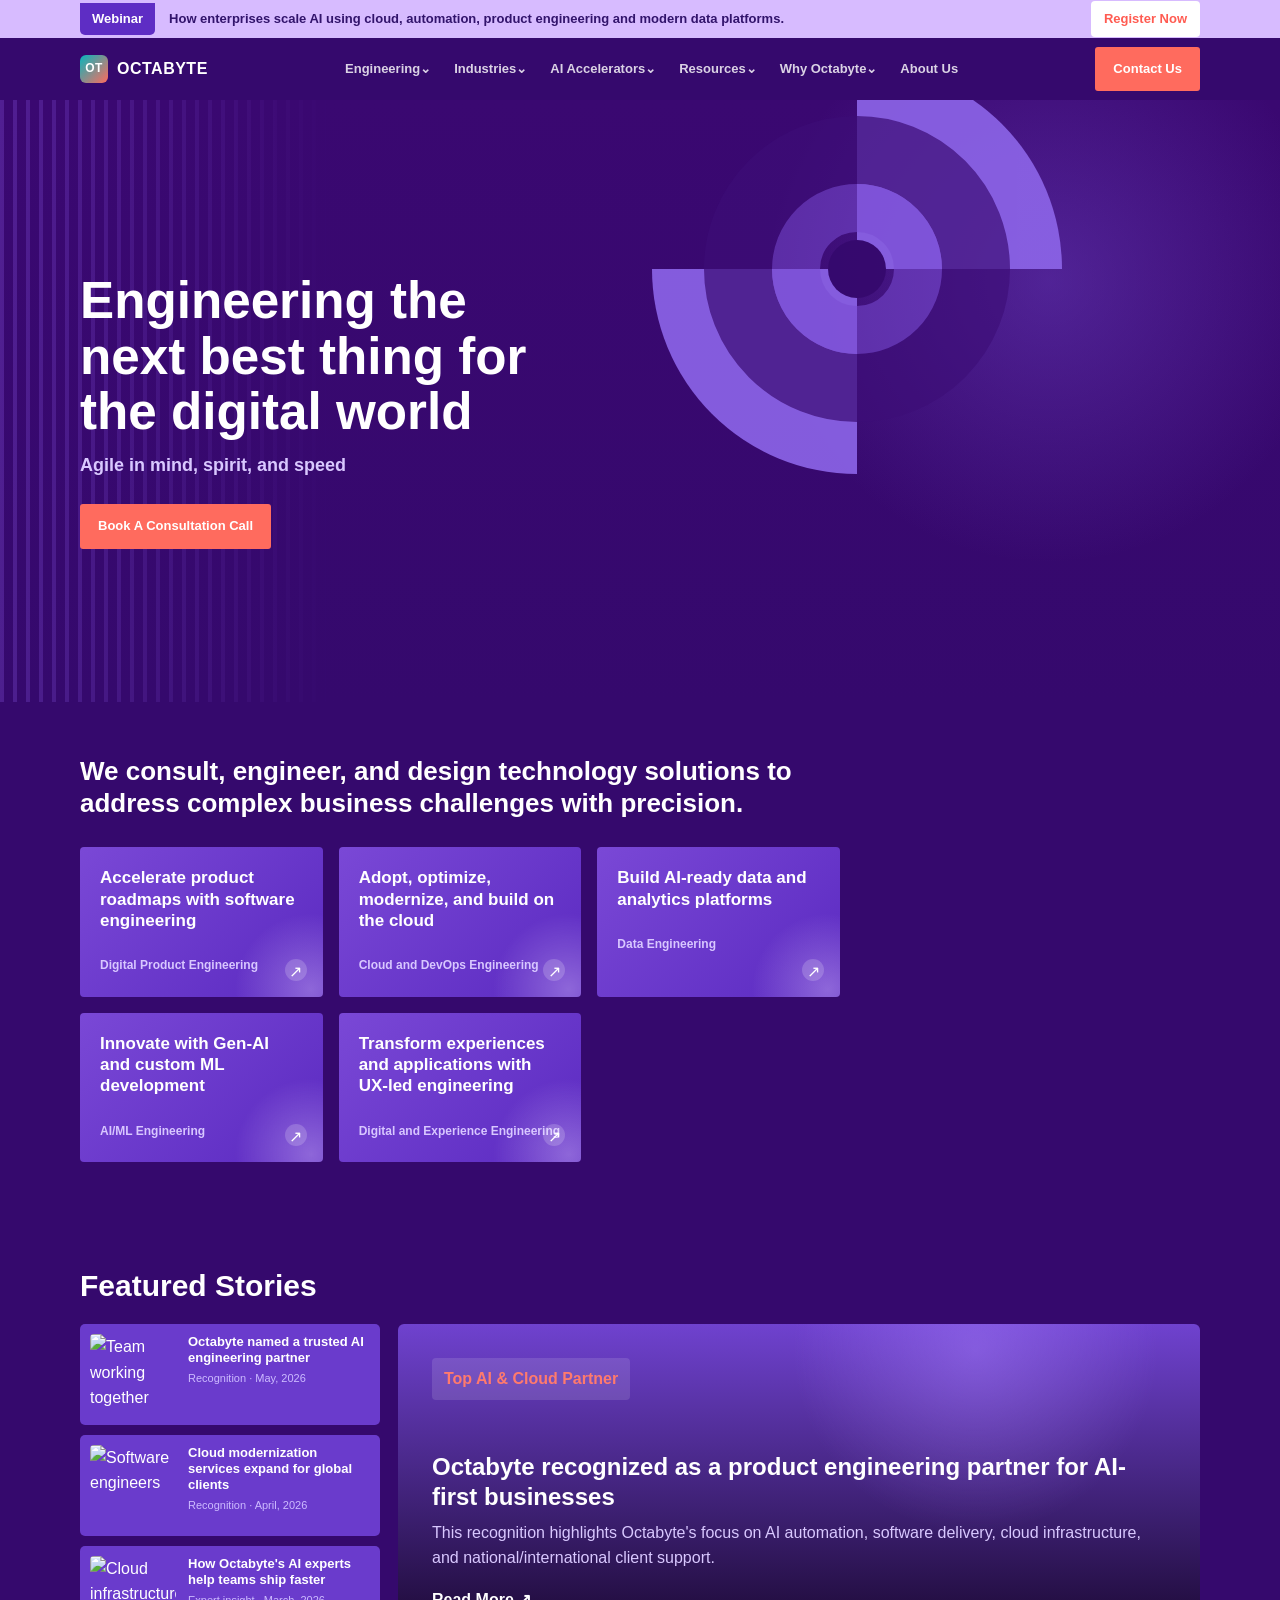
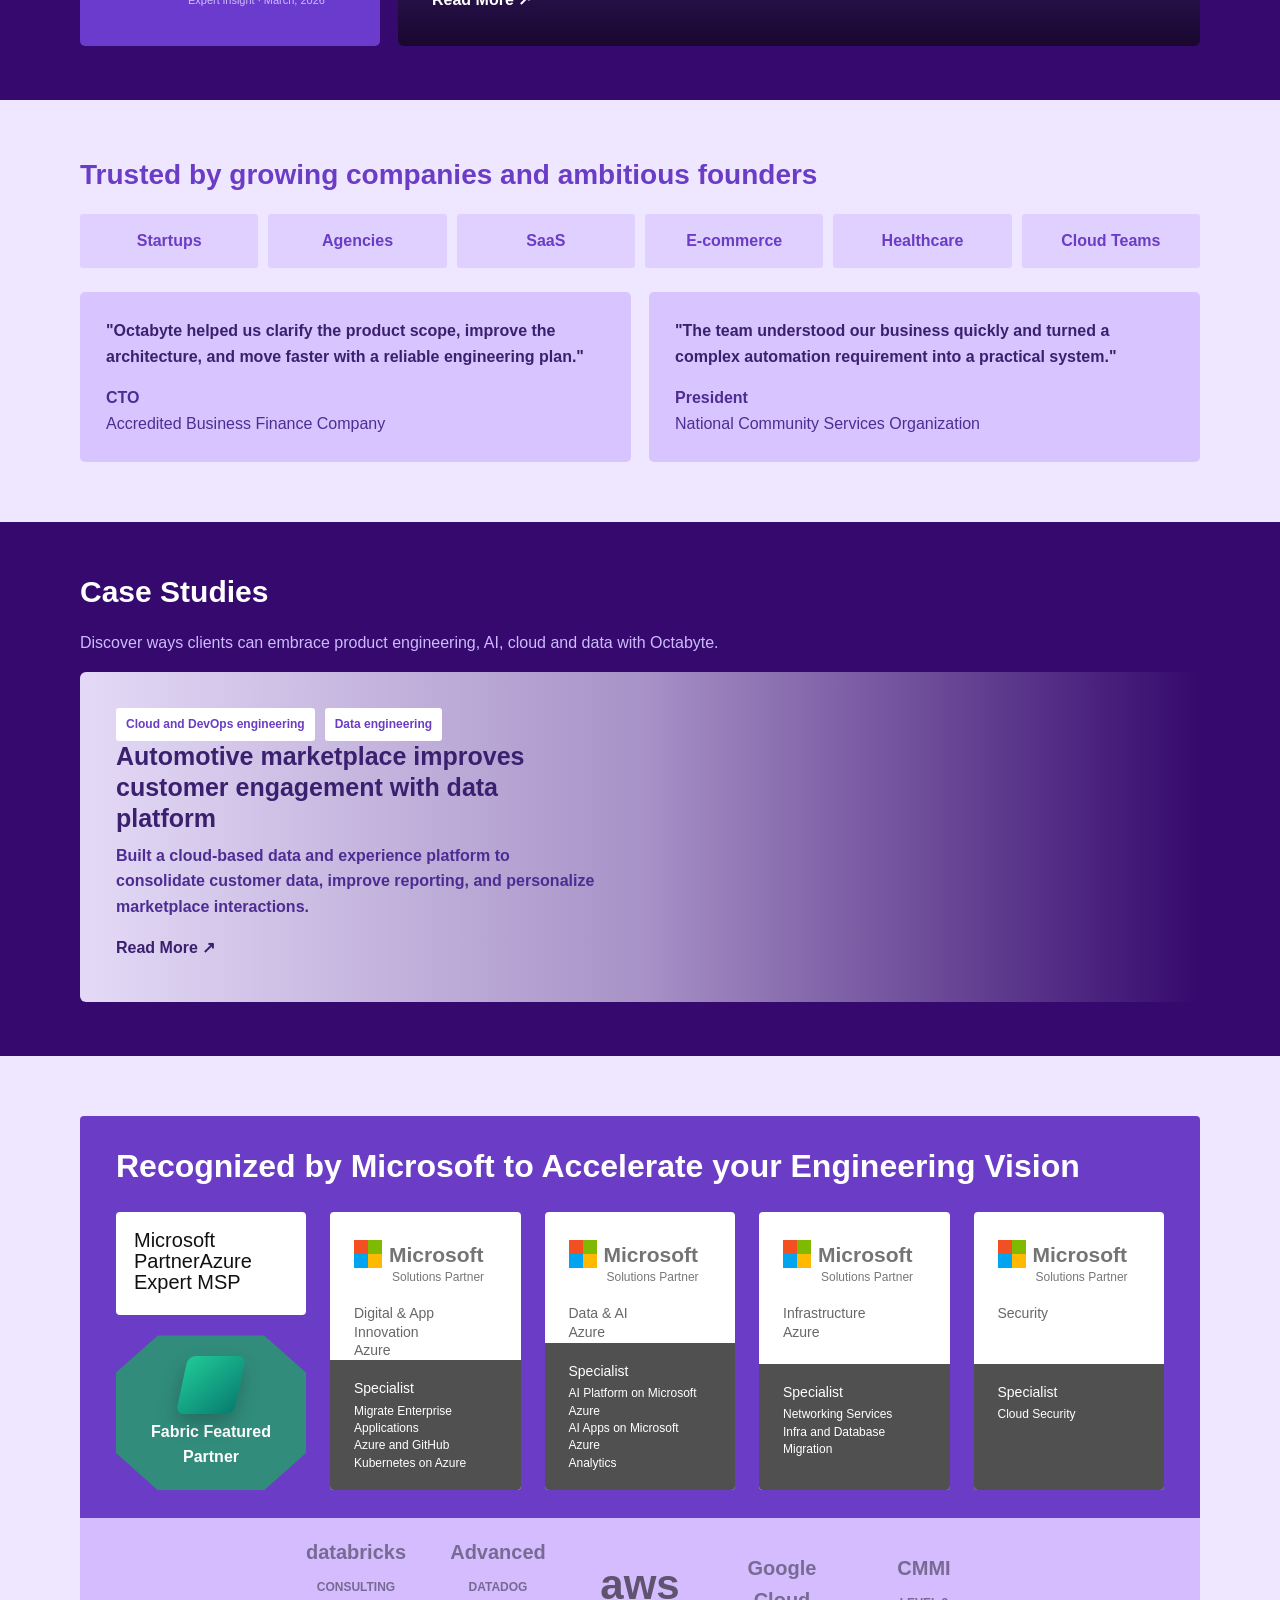
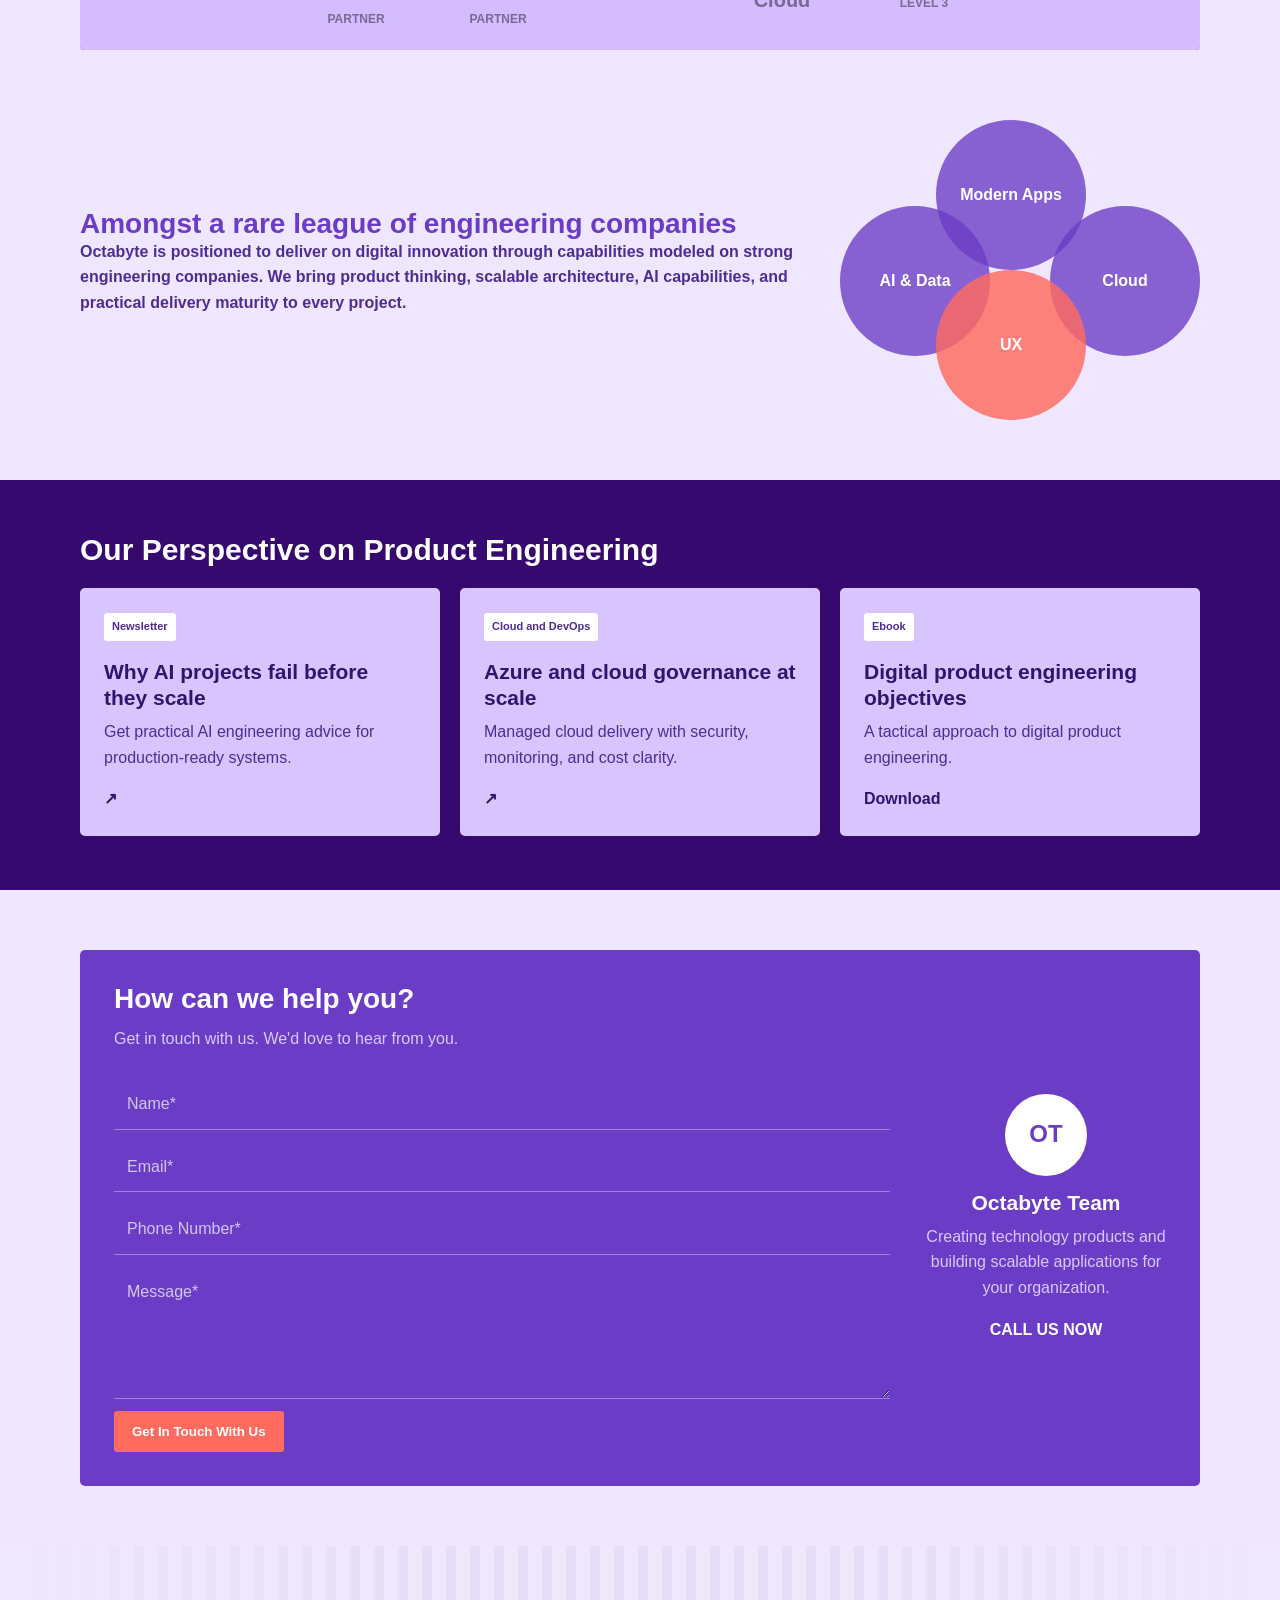
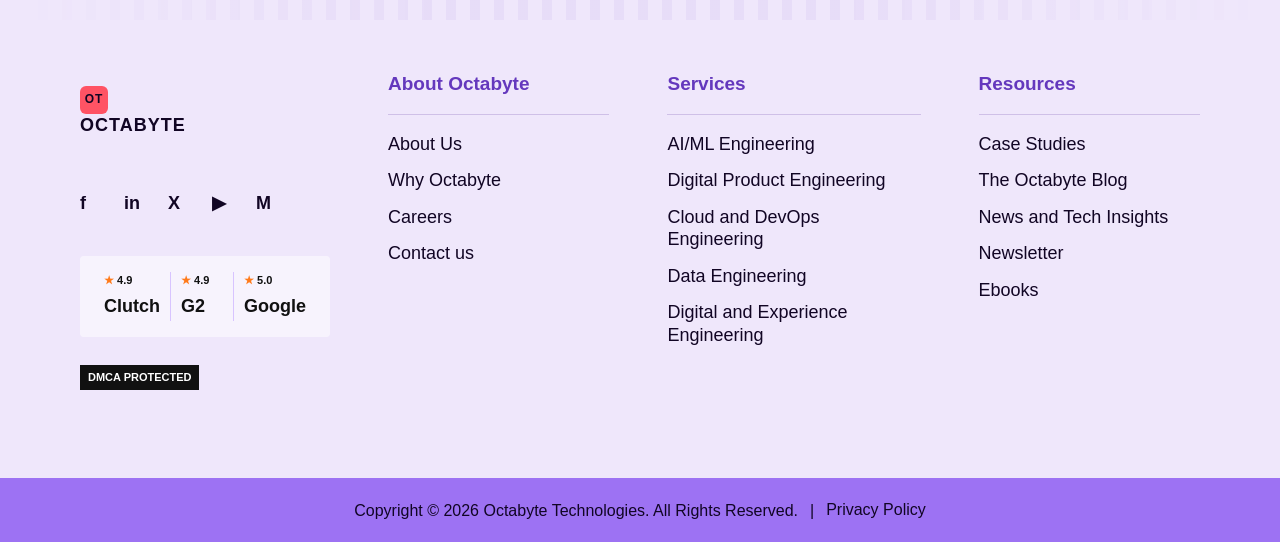
==== index.html @ 94c9aa79 "all files" ====
<!DOCTYPE html>
<html lang="en">
<head>
  <meta charset="UTF-8" />
  <meta name="viewport" content="width=device-width, initial-scale=1.0" />
  <meta name="description" content="Octabyte Technologies engineers software, AI, cloud, data, and digital product solutions for national and international clients." />
  <title>Octabyte Technologies | Product Engineering, AI, Cloud and Data</title>
  <link rel="stylesheet" href="styles.css" />
</head>
<body class="sim-page">
  <div class="sim-webinar">
    <div class="sim-container sim-webinar-inner">
      <strong>Webinar</strong>
      <span>How enterprises scale AI using cloud, automation, product engineering and modern data platforms.</span>
      <a href="quote.html">Register Now</a>
    </div>
  </div>

  <header class="sim-header">
    <div class="sim-container sim-nav">
      <a class="sim-logo" href="index.html" aria-label="Octabyte Technologies home">
        <span class="sim-logo-mark">OT</span>
        <span>Octabyte</span>
      </a>
      <nav class="sim-menu" aria-label="Main navigation">
        <a href="services.html">Engineering⌄</a>
        <a href="services.html">Industries⌄</a>
        <a href="services.html">AI Accelerators⌄</a>
        <a href="#perspectives">Resources⌄</a>
        <a href="about.html">Why Octabyte⌄</a>
        <a href="about.html">About Us</a>
      </nav>
      <a class="sim-contact" href="quote.html">Contact Us</a>
    </div>
  </header>

  <main>
    <section class="sim-hero">
      <div class="sim-hero-lines" aria-hidden="true"></div>
      <div class="sim-orbit" aria-hidden="true">
        <span></span>
        <span></span>
        <span></span>
      </div>
      <div class="sim-container sim-hero-grid">
        <div class="sim-hero-copy">
          <h1>Engineering the next best thing for the digital world</h1>
          <p>Agile in mind, spirit, and speed</p>
          <a class="sim-cta" href="quote.html">Book A Consultation Call</a>
        </div>
      </div>
    </section>

    <section class="sim-dark-block">
      <div class="sim-container">
        <h2 class="sim-section-title">We consult, engineer, and design technology solutions to address complex business challenges with precision.</h2>
        <div class="sim-service-grid">
          <a class="sim-service-card" href="services.html">
            <h3>Accelerate product roadmaps with software engineering</h3>
            <span>Digital Product Engineering</span>
            <i>↗</i>
          </a>
          <a class="sim-service-card" href="services.html">
            <h3>Adopt, optimize, modernize, and build on the cloud</h3>
            <span>Cloud and DevOps Engineering</span>
            <i>↗</i>
          </a>
          <a class="sim-service-card" href="services.html">
            <h3>Build AI-ready data and analytics platforms</h3>
            <span>Data Engineering</span>
            <i>↗</i>
          </a>
          <a class="sim-service-card" href="services.html">
            <h3>Innovate with Gen-AI and custom ML development</h3>
            <span>AI/ML Engineering</span>
            <i>↗</i>
          </a>
          <a class="sim-service-card" href="services.html">
            <h3>Transform experiences and applications with UX-led engineering</h3>
            <span>Digital and Experience Engineering</span>
            <i>↗</i>
          </a>
        </div>
      </div>
    </section>

    <section class="sim-featured">
      <div class="sim-container">
        <h2>Featured Stories</h2>
        <div class="sim-featured-grid">
          <div class="sim-story-list">
            <article>
              <img src="https://images.unsplash.com/photo-1551836022-d5d88e9218df?auto=format&fit=crop&w=240&q=80" alt="Team working together" />
              <div><h3>Octabyte named a trusted AI engineering partner</h3><p>Recognition · May, 2026</p></div>
            </article>
            <article>
              <img src="https://images.unsplash.com/photo-1531482615713-2afd69097998?auto=format&fit=crop&w=240&q=80" alt="Software engineers" />
              <div><h3>Cloud modernization services expand for global clients</h3><p>Recognition · April, 2026</p></div>
            </article>
            <article>
              <img src="https://images.unsplash.com/photo-1558494949-ef010cbdcc31?auto=format&fit=crop&w=240&q=80" alt="Cloud infrastructure" />
              <div><h3>How Octabyte's AI experts help teams ship faster</h3><p>Expert insight · March, 2026</p></div>
            </article>
          </div>
          <article class="sim-main-story">
            <div class="sim-badge">Top AI & Cloud Partner</div>
            <h3>Octabyte recognized as a product engineering partner for AI-first businesses</h3>
            <p>This recognition highlights Octabyte's focus on AI automation, software delivery, cloud infrastructure, and national/international client support.</p>
            <a href="about.html">Read More ↗</a>
          </article>
        </div>
      </div>
    </section>

    <section class="sim-trust">
      <div class="sim-container">
        <h2>Trusted by growing companies and ambitious founders</h2>
        <div class="sim-logo-strip" aria-label="Client categories">
          <span>Startups</span><span>Agencies</span><span>SaaS</span><span>E-commerce</span><span>Healthcare</span><span>Cloud Teams</span>
        </div>
        <div class="sim-testimonials">
          <article>
            <p>"Octabyte helped us clarify the product scope, improve the architecture, and move faster with a reliable engineering plan."</p>
            <div><strong>CTO</strong><span>Accredited Business Finance Company</span></div>
          </article>
          <article>
            <p>"The team understood our business quickly and turned a complex automation requirement into a practical system."</p>
            <div><strong>President</strong><span>National Community Services Organization</span></div>
          </article>
        </div>
      </div>
    </section>

    <section class="sim-case">
      <div class="sim-container">
        <h2>Case Studies</h2>
        <p>Discover ways clients can embrace product engineering, AI, cloud and data with Octabyte.</p>
        <article class="sim-case-card">
          <div>
            <span>Cloud and DevOps engineering</span>
            <span>Data engineering</span>
          </div>
          <h3>Automotive marketplace improves customer engagement with data platform</h3>
          <p>Built a cloud-based data and experience platform to consolidate customer data, improve reporting, and personalize marketplace interactions.</p>
          <a href="services.html">Read More ↗</a>
        </article>
      </div>
    </section>

    <section class="sim-recognition">
      <div class="sim-container">
        <div class="sim-awards">
          <h2>Recognized by Microsoft to Accelerate your Engineering Vision</h2>
          <div class="sim-award-main">
            <aside class="sim-fabric-card">
              <div class="sim-msp">Microsoft<br><span>Partner</span><b>Azure Expert MSP</b></div>
              <div class="sim-fabric-badge">
                <span></span>
                <strong>Fabric Featured Partner</strong>
              </div>
            </aside>
            <div class="sim-award-grid">
              <article>
                <div class="sim-ms-logo"><i></i><strong>Microsoft</strong><span>Solutions Partner</span></div>
                <p>Digital &amp; App Innovation<br>Azure</p>
                <ul><li>Specialist</li><li>Migrate Enterprise Applications</li><li>Azure and GitHub</li><li>Kubernetes on Azure</li></ul>
              </article>
              <article>
                <div class="sim-ms-logo"><i></i><strong>Microsoft</strong><span>Solutions Partner</span></div>
                <p>Data &amp; AI<br>Azure</p>
                <ul><li>Specialist</li><li>AI Platform on Microsoft Azure</li><li>AI Apps on Microsoft Azure</li><li>Analytics</li></ul>
              </article>
              <article>
                <div class="sim-ms-logo"><i></i><strong>Microsoft</strong><span>Solutions Partner</span></div>
                <p>Infrastructure<br>Azure</p>
                <ul><li>Specialist</li><li>Networking Services</li><li>Infra and Database Migration</li></ul>
              </article>
              <article>
                <div class="sim-ms-logo"><i></i><strong>Microsoft</strong><span>Solutions Partner</span></div>
                <p>Security</p>
                <ul><li>Specialist</li><li>Cloud Security</li></ul>
              </article>
            </div>
          </div>
          <div class="sim-partner-strip">
            <span>databricks<br><b>Consulting Partner</b></span>
            <span>Advanced<br><b>Datadog Partner</b></span>
            <span class="sim-aws">aws</span>
            <span>Google Cloud</span>
            <span>CMMI<br><b>level 3</b></span>
          </div>
        </div>
        <div class="sim-league">
          <div>
            <h2>Amongst a rare league of engineering companies</h2>
            <p>Octabyte is positioned to deliver on digital innovation through capabilities modeled on strong engineering companies. We bring product thinking, scalable architecture, AI capabilities, and practical delivery maturity to every project.</p>
          </div>
          <div class="sim-venn" aria-hidden="true">
            <span>Modern Apps</span>
            <span>AI & Data</span>
            <span>Cloud</span>
            <span>UX</span>
          </div>
        </div>
      </div>
    </section>

    <section class="sim-perspective" id="perspectives">
      <div class="sim-container">
        <h2>Our Perspective on Product Engineering</h2>
        <div class="sim-perspective-grid">
          <article><span>Newsletter</span><h3>Why AI projects fail before they scale</h3><p>Get practical AI engineering advice for production-ready systems.</p><a href="services.html">↗</a></article>
          <article><span>Cloud and DevOps</span><h3>Azure and cloud governance at scale</h3><p>Managed cloud delivery with security, monitoring, and cost clarity.</p><a href="services.html">↗</a></article>
          <article><span>Ebook</span><h3>Digital product engineering objectives</h3><p>A tactical approach to digital product engineering.</p><a href="services.html">Download</a></article>
        </div>
      </div>
    </section>

    <section class="sim-help" id="contact">
      <div class="sim-container sim-help-card">
        <form aria-label="Contact form">
          <h2>How can we help you?</h2>
          <p>Get in touch with us. We'd love to hear from you.</p>
          <input type="text" placeholder="Name*" aria-label="Name" />
          <input type="email" placeholder="Email*" aria-label="Email" />
          <input type="tel" placeholder="Phone Number*" aria-label="Phone Number" />
          <textarea placeholder="Message*" aria-label="Message"></textarea>
          <button type="button">Get In Touch With Us</button>
        </form>
        <aside>
          <div class="sim-avatar">OT</div>
          <h3>Octabyte Team</h3>
          <p>Creating technology products and building scalable applications for your organization.</p>
          <a href="quote.html">Call Us Now</a>
        </aside>
      </div>
    </section>
  </main>

  <footer class="sim-footer">
    <div class="sim-footer-pattern" aria-hidden="true"></div>
    <div class="sim-container sim-footer-grid">
      <div class="sim-footer-brand">
        <a class="sim-logo sim-footer-logo" href="index.html">
          <span class="sim-logo-mark">OT</span>
          <span>Octabyte</span>
        </a>
        <div class="sim-socials" aria-label="Social links">
          <a href="#">f</a>
          <a href="#">in</a>
          <a href="#">X</a>
          <a href="#">▶</a>
          <a href="#">M</a>
        </div>
        <div class="sim-ratings" aria-label="Review ratings">
          <span><strong>★ 4.9</strong>Clutch</span>
          <span><strong>★ 4.9</strong>G2</span>
          <span><strong>★ 5.0</strong>Google</span>
        </div>
        <div class="sim-protected">DMCA PROTECTED</div>
      </div>
      <div>
        <h3>About Octabyte</h3>
        <a href="about.html">About Us</a>
        <a href="about.html">Why Octabyte</a>
        <a href="team.html">Careers</a>
        <a href="quote.html">Contact us</a>
      </div>
      <div>
        <h3>Services</h3>
        <a href="services.html">AI/ML Engineering</a>
        <a href="services.html">Digital Product Engineering</a>
        <a href="services.html">Cloud and DevOps Engineering</a>
        <a href="services.html">Data Engineering</a>
        <a href="services.html">Digital and Experience Engineering</a>
      </div>
      <div>
        <h3>Resources</h3>
        <a href="#news">Case Studies</a>
        <a href="#perspectives">The Octabyte Blog</a>
        <a href="#news">News and Tech Insights</a>
        <a href="#perspectives">Newsletter</a>
        <a href="#perspectives">Ebooks</a>
      </div>
    </div>
    <div class="sim-copy">Copyright © 2026 Octabyte Technologies. All Rights Reserved. <span>|</span> <a href="#">Privacy Policy</a></div>
  </footer>
</body>
</html>
---- styles.css ----
:root {
  --brand: #08b5bd;
  --brand-dark: #047981;
  --brand-soft: #e5fbfc;
  --ink: #07131d;
  --text: #354754;
  --muted: #70828e;
  --line: #d9e6eb;
  --soft: #f3f8fa;
  --panel: #ffffff;
  --navy: #06121d;
  --navy-2: #0b1f2d;
  --gold: #f5a524;
  --shadow: 0 24px 70px rgba(6, 18, 29, 0.18);
  --radius: 8px;
}

* { box-sizing: border-box; }

html { scroll-behavior: smooth; }

body {
  margin: 0;
  color: var(--text);
  background: #ffffff;
  font-family: Inter, Arial, Helvetica, sans-serif;
  line-height: 1.6;
}

img {
  display: block;
  width: 100%;
  height: 100%;
  object-fit: cover;
}

a {
  color: inherit;
  text-decoration: none;
}

.container {
  width: min(1200px, calc(100% - 32px));
  margin: 0 auto;
}

.site-header {
  position: sticky;
  top: 0;
  z-index: 50;
  background: rgba(6, 18, 29, 0.96);
  border-bottom: 1px solid rgba(255, 255, 255, 0.1);
  backdrop-filter: blur(16px);
}

.nav {
  min-height: 78px;
  display: flex;
  align-items: center;
  justify-content: space-between;
  gap: 24px;
}

.brand {
  display: inline-flex;
  align-items: center;
  gap: 11px;
  min-width: 0;
  color: #ffffff;
  font-size: 20px;
  font-weight: 900;
}

.brand-mark {
  width: 44px;
  height: 44px;
  flex: 0 0 auto;
  display: grid;
  place-items: center;
  border-radius: var(--radius);
  background: var(--brand);
  color: #ffffff;
  font-weight: 900;
}

.brand-fpt {
  font-size: 15px;
  line-height: 1.05;
  gap: 10px;
}

.brand-fpt small {
  font-size: 12px;
  font-weight: 700;
  color: rgba(255,255,255,.78);
}

.brand-stack {
  position: relative;
  width: 72px;
  height: 36px;
  display: inline-flex;
  align-items: center;
  gap: 3px;
}

.brand-stack i {
  width: 32px;
  height: 32px;
  display: grid;
  place-items: center;
  border-radius: 8px;
  color: #ffffff;
  font-style: normal;
  font-size: 18px;
  font-weight: 900;
  box-shadow: 0 8px 22px rgba(0,0,0,.28);
  transform: skew(-8deg) rotate(-3deg);
}

.brand-stack i:first-child {
  background: #08b5bd;
}

.brand-stack i:last-child {
  background: #ff7a18;
}

.nav-tools {
  display: flex;
  align-items: center;
  gap: 18px;
  color: #ffffff;
  font-size: 15px;
  font-weight: 800;
}

.partner-mark {
  width: 36px;
  height: 36px;
  display: grid;
  place-items: center;
  border-radius: 6px;
  border: 1px solid rgba(255,255,255,.18);
  color: #ffffff;
  font-size: 13px;
  font-weight: 900;
  background: rgba(255,255,255,.08);
}

.menu {
  display: flex;
  align-items: center;
  gap: 26px;
  color: rgba(255, 255, 255, 0.76);
  font-size: 14px;
  font-weight: 800;
}

.menu a:hover,
.menu a.active {
  color: #ffffff;
}

.button {
  display: inline-flex;
  align-items: center;
  justify-content: center;
  min-height: 46px;
  padding: 12px 19px;
  border: 1px solid transparent;
  border-radius: var(--radius);
  background: var(--brand);
  color: #ffffff;
  font-weight: 900;
  line-height: 1.1;
  box-shadow: 0 16px 32px rgba(8, 181, 189, 0.25);
  cursor: pointer;
}

.button:hover { background: var(--brand-dark); }

.button.secondary {
  background: transparent;
  color: #ffffff;
  border-color: rgba(255, 255, 255, 0.35);
  box-shadow: none;
}

.button.light {
  background: #ffffff;
  color: var(--ink);
  border-color: #ffffff;
  box-shadow: none;
}

.hero {
  min-height: calc(100vh - 78px);
  padding: 86px 0 56px;
  display: flex;
  align-items: center;
  color: #ffffff;
  background:
    linear-gradient(90deg, rgba(6, 18, 29, 0.96), rgba(6, 18, 29, 0.82) 48%, rgba(6, 18, 29, 0.24)),
    url("https://images.unsplash.com/photo-1519389950473-47ba0277781c?auto=format&fit=crop&w=1800&q=82");
  background-position: center;
  background-size: cover;
}

.hero-content { max-width: 820px; }

.overview-hero {
  position: relative;
  min-height: calc(100vh - 78px);
  padding: 80px 0 42px;
  display: grid;
  place-items: center;
  overflow: hidden;
  color: #ffffff;
  background:
    radial-gradient(circle at 50% 42%, rgba(8, 181, 189, 0.28), transparent 24%),
    radial-gradient(circle at 18% 72%, rgba(86, 90, 214, 0.22), transparent 24%),
    linear-gradient(225deg, #122a44 0%, #07121d 70%);
}

.fpt-shot-hero {
  min-height: calc(100vh - 78px);
  padding: 58px 0 46px;
  align-items: stretch;
  background:
    radial-gradient(circle at 52% 0%, rgba(255, 185, 64, .92) 0, rgba(255, 107, 18, .8) 26%, rgba(143, 67, 168, .45) 47%, transparent 55%),
    linear-gradient(180deg, #f07b22 0%, #df6b22 26%, #6f3fb1 56%, #171a6f 82%, #111459 100%);
}

.fpt-shot-hero::before {
  content: "";
  position: absolute;
  inset: -18% -10% 16%;
  background:
    radial-gradient(ellipse at 50% 14%, rgba(255, 225, 117, .72), rgba(255, 119, 14, .76) 36%, rgba(255, 115, 20, .3) 49%, transparent 65%);
  filter: blur(1px);
  mask-image: none;
}

.fpt-shot-hero::after {
  content: "";
  position: absolute;
  left: -8%;
  right: -8%;
  bottom: 18%;
  height: 46%;
  border-radius: 0 0 50% 50%;
  background:
    radial-gradient(ellipse at 50% 0%, rgba(255, 210, 116, .35), rgba(168, 69, 142, .38) 43%, rgba(35, 37, 150, .72) 76%, rgba(23, 26, 111, .82));
}

.hero-orb {
  position: absolute;
  top: -54%;
  left: 50%;
  width: min(1260px, 100vw);
  aspect-ratio: 1.82;
  transform: translateX(-50%);
  border-radius: 0 0 50% 50%;
  background:
    radial-gradient(ellipse at 50% 22%, #ffd364 0%, #ff8a18 32%, #c15661 62%, rgba(69, 55, 171, .42) 76%, transparent 80%);
  box-shadow: inset 0 -42px 82px rgba(28,24,128,.24);
}

.hero-blur {
  position: absolute;
  width: 190px;
  height: 190px;
  border-radius: 50%;
  filter: blur(14px);
  opacity: .8;
}

.hero-blur.one {
  left: -30px;
  bottom: 22px;
  background: radial-gradient(circle, #ffc348, #f36d21 38%, transparent 70%);
}

.hero-blur.two {
  right: -42px;
  bottom: 82px;
  background: radial-gradient(circle, #ff7b1a, #6e3bb1 42%, transparent 70%);
}

.overview-hero::before {
  content: "";
  position: absolute;
  inset: 0;
  background:
    linear-gradient(rgba(255,255,255,.035) 1px, transparent 1px),
    linear-gradient(90deg, rgba(255,255,255,.035) 1px, transparent 1px);
  background-size: 64px 64px;
  mask-image: radial-gradient(circle at center, black 0, transparent 72%);
}

.overview-center {
  position: relative;
  z-index: 2;
  width: min(1000px, 100%);
  margin: 0 auto;
  text-align: center;
}

.fpt-shot-hero .overview-center {
  display: grid;
  place-items: center;
  align-content: center;
  min-height: calc(100vh - 180px);
  padding-bottom: 58px;
}

.tile-mark {
  position: relative;
  z-index: 3;
  display: grid;
  grid-template-columns: repeat(8, 56px);
  gap: 30px 24px;
  justify-content: center;
  margin: 20px auto 18px;
}

.tile-mark span {
  width: 56px;
  height: 74px;
  border-radius: 14px 5px 14px 5px;
  background: linear-gradient(115deg, #ff4d00 0%, #ff8417 55%, #ffe600 100%);
  transform: skew(-9deg) rotate(5deg);
  box-shadow: 15px 8px 18px rgba(140, 36, 0, .24), inset -10px 0 16px rgba(255,255,255,.2);
}

.tile-mark span:nth-child(5),
.tile-mark span:nth-child(13),
.tile-mark span:nth-child(21) {
  width: 9px;
  border-radius: 999px;
  justify-self: center;
}

.tile-mark span:nth-child(4),
.tile-mark span:nth-child(12),
.tile-mark span:nth-child(20) {
  width: 28px;
}

.globe-model {
  position: relative;
  width: min(430px, 78vw);
  aspect-ratio: 1;
  margin: 0 auto 22px;
  border-radius: 50%;
  background:
    radial-gradient(circle at 36% 28%, rgba(255,255,255,.92), transparent 4%),
    radial-gradient(circle at 58% 36%, rgba(8,181,189,.72), transparent 9%),
    radial-gradient(circle at 46% 56%, rgba(255,255,255,.18), transparent 34%),
    linear-gradient(145deg, rgba(8,181,189,.6), rgba(86,90,214,.2) 48%, rgba(6,18,29,.86));
  box-shadow: inset 0 0 80px rgba(255,255,255,.13), 0 38px 100px rgba(0,0,0,.42);
}

.globe-model::before,
.globe-model::after {
  content: "";
  position: absolute;
  inset: 8%;
  border: 1px solid rgba(255,255,255,.22);
  border-radius: 50%;
}

.globe-model::before {
  transform: rotate(28deg) scaleX(1.28);
}

.globe-model::after {
  transform: rotate(-36deg) scaleX(1.18);
}

.orbit-chip {
  position: absolute;
  min-width: 92px;
  padding: 8px 10px;
  border: 1px solid rgba(255,255,255,.18);
  border-radius: 999px;
  background: rgba(255,255,255,.1);
  color: #dffcff;
  font-size: 12px;
  font-weight: 900;
  backdrop-filter: blur(12px);
}

.orbit-chip.one { left: -16px; top: 26%; }
.orbit-chip.two { right: -22px; top: 38%; }
.orbit-chip.three { left: 34%; bottom: -8px; }

.overview-title {
  margin: 0 auto 16px;
  max-width: 930px;
  font-size: clamp(44px, 7.2vw, 96px);
}

.fpt-shot-hero .overview-title {
  margin-top: 0;
  max-width: 980px;
  color: #ffffff;
  font-size: clamp(34px, 4.1vw, 54px);
  font-weight: 500;
  line-height: 1.16;
}

.overview-copy {
  max-width: 720px;
  margin: 0 auto;
  color: #d9e8ef;
  font-size: 20px;
}

.fpt-shot-hero .overview-copy {
  max-width: 980px;
  color: rgba(255,255,255,.88);
  font-size: 15px;
  font-weight: 700;
  letter-spacing: 7px;
  text-transform: uppercase;
}

.overview-cta {
  position: relative;
  z-index: 2;
  display: flex;
  align-items: center;
  justify-content: center;
  gap: 16px;
  flex-wrap: wrap;
  margin-top: 34px;
}

.scroll-cue {
  display: inline-flex;
  align-items: center;
  gap: 10px;
  color: #c7d8df;
  font-size: 14px;
  font-weight: 800;
}

.shot-scroll {
  position: absolute;
  left: 50%;
  bottom: 72px;
  z-index: 7;
  transform: translateX(-50%);
  display: grid;
  justify-items: center;
  gap: 8px;
  color: #ffffff;
  font-size: 18px;
  font-weight: 500;
  line-height: 1.3;
}

.shot-scroll span {
  width: 48px;
  height: 48px;
  border: 0;
  background: #ff7a18;
  color: #ffffff;
  font-size: 30px;
}

.section-tabs {
  position: absolute;
  left: 0;
  right: 0;
  bottom: 0;
  z-index: 8;
  display: flex;
  justify-content: center;
  gap: clamp(20px, 3.3vw, 54px);
  padding: 0 18px;
  height: 48px;
  background: rgba(18, 20, 94, .78);
  backdrop-filter: blur(12px);
  overflow-x: auto;
}

.section-tabs a {
  position: relative;
  display: inline-flex;
  align-items: center;
  height: 48px;
  white-space: nowrap;
  color: rgba(255,255,255,.86);
  font-size: 15px;
}

.section-tabs a.active {
  color: #ff7a18;
  font-weight: 800;
}

.section-tabs a.active::after {
  content: "";
  position: absolute;
  left: 0;
  right: 0;
  bottom: 0;
  height: 3px;
  background: #ff7a18;
}

.scroll-cue span {
  width: 36px;
  height: 36px;
  display: grid;
  place-items: center;
  border: 1px solid rgba(255,255,255,.26);
  border-radius: 50%;
}

.sticky-assistant {
  position: fixed;
  left: 18px;
  bottom: 22px;
  z-index: 80;
  display: flex;
  align-items: center;
  gap: 10px;
  padding: 10px 12px;
  border-radius: 999px;
  background: var(--brand);
  color: #ffffff;
  box-shadow: 0 18px 46px rgba(8,181,189,.34);
  font-weight: 900;
}

.assistant-dot {
  width: 34px;
  height: 34px;
  display: grid;
  place-items: center;
  border-radius: 50%;
  background: #ffffff;
  color: var(--brand-dark);
}

.media-banner {
  min-height: 72vh;
  display: flex;
  align-items: center;
  color: #ffffff;
  background:
    linear-gradient(90deg, rgba(6,18,29,.9), rgba(6,18,29,.42)),
    url("https://images.unsplash.com/photo-1451187580459-43490279c0fa?auto=format&fit=crop&w=1800&q=82");
  background-size: cover;
  background-position: center;
}

.media-banner h2 {
  max-width: 860px;
  color: #ffffff;
  font-size: clamp(40px, 5vw, 72px);
}

.explore-panel {
  display: grid;
  grid-template-columns: 0.9fr 1.1fr;
  gap: 26px;
  align-items: stretch;
}

.explore-card {
  padding: 30px;
  border: 1px solid var(--line);
  border-radius: var(--radius);
  background: #ffffff;
  box-shadow: 0 8px 24px rgba(7,19,29,.06);
}

.prompt-list {
  display: flex;
  flex-wrap: wrap;
  gap: 10px;
  margin-top: 20px;
}

.prompt-list a {
  padding: 10px 12px;
  border: 1px solid rgba(8,181,189,.24);
  border-radius: 999px;
  background: var(--brand-soft);
  color: var(--brand-dark);
  font-size: 14px;
  font-weight: 900;
}

.case-grid {
  display: grid;
  grid-template-columns: repeat(3, minmax(0, 1fr));
  gap: 18px;
}

.case-card {
  min-height: 390px;
  display: flex;
  align-items: flex-end;
  overflow: hidden;
  padding: 24px;
  border-radius: var(--radius);
  color: #ffffff;
  background:
    linear-gradient(180deg, rgba(6,18,29,.1), rgba(6,18,29,.9)),
    var(--navy);
  background-size: cover;
  background-position: center;
  box-shadow: var(--shadow);
}

.case-card h3,
.case-card p,
.case-card .kicker {
  color: #ffffff;
}

.case-card.insurance { background-image: linear-gradient(180deg, rgba(6,18,29,.1), rgba(6,18,29,.9)), url("https://images.unsplash.com/photo-1554224155-6726b3ff858f?auto=format&fit=crop&w=900&q=82"); }
.case-card.health { background-image: linear-gradient(180deg, rgba(6,18,29,.1), rgba(6,18,29,.9)), url("https://images.unsplash.com/photo-1576091160550-2173dba999ef?auto=format&fit=crop&w=900&q=82"); }
.case-card.commerce { background-image: linear-gradient(180deg, rgba(6,18,29,.1), rgba(6,18,29,.9)), url("https://images.unsplash.com/photo-1556742049-0cfed4f6a45d?auto=format&fit=crop&w=900&q=82"); }

.news-list {
  display: grid;
  gap: 12px;
}

.news-item {
  display: grid;
  grid-template-columns: 150px 1fr;
  gap: 18px;
  padding: 18px;
  border: 1px solid var(--line);
  border-radius: var(--radius);
  background: #ffffff;
}

.news-date {
  color: var(--brand-dark);
  font-weight: 900;
}

.eyebrow {
  display: inline-flex;
  align-items: center;
  padding: 8px 12px;
  border: 1px solid rgba(8, 181, 189, 0.45);
  border-radius: var(--radius);
  background: rgba(8, 181, 189, 0.16);
  color: #dffcff;
  font-size: 13px;
  font-weight: 900;
  text-transform: uppercase;
}

h1, h2, h3, p { margin-top: 0; }

h1 {
  margin: 20px 0 18px;
  color: inherit;
  font-size: clamp(44px, 6.2vw, 88px);
  line-height: 0.98;
  letter-spacing: 0;
}

h2 {
  margin-bottom: 0;
  color: var(--ink);
  font-size: clamp(32px, 4.2vw, 56px);
  line-height: 1.06;
  letter-spacing: 0;
}

h3 {
  margin-bottom: 8px;
  color: var(--ink);
  font-size: 21px;
  line-height: 1.25;
}

.hero-text,
.page-lead {
  max-width: 760px;
  color: #d9e8ef;
  font-size: 20px;
}

.actions {
  display: flex;
  flex-wrap: wrap;
  gap: 12px;
  margin-top: 30px;
}

.hero-metrics {
  display: grid;
  grid-template-columns: repeat(4, minmax(0, 1fr));
  gap: 12px;
  margin-top: 44px;
  max-width: 980px;
}

.metric {
  min-height: 114px;
  padding: 18px;
  border: 1px solid rgba(255, 255, 255, 0.16);
  border-radius: var(--radius);
  background: rgba(255, 255, 255, 0.09);
  backdrop-filter: blur(10px);
}

.metric strong {
  display: block;
  color: #ffffff;
  font-size: 30px;
  line-height: 1.1;
}

.page-hero {
  padding: 92px 0 62px;
  color: #ffffff;
  background:
    linear-gradient(90deg, rgba(6, 18, 29, 0.96), rgba(6, 18, 29, 0.78)),
    url("https://images.unsplash.com/photo-1497366811353-6870744d04b2?auto=format&fit=crop&w=1600&q=82");
  background-position: center;
  background-size: cover;
}

section { padding: 86px 0; }

.band {
  background: var(--soft);
  border-top: 1px solid var(--line);
  border-bottom: 1px solid var(--line);
}

.dark-band {
  color: #ffffff;
  background: var(--navy);
}

.dark-band h2,
.dark-band h3 { color: #ffffff; }

.dark-band p { color: #c7d8df; }

.section-head {
  display: flex;
  align-items: flex-end;
  justify-content: space-between;
  gap: 28px;
  margin-bottom: 36px;
}

.section-head p {
  max-width: 560px;
  margin-bottom: 0;
  color: var(--muted);
}

.dark-band .section-head p { color: #c7d8df; }

.ai-intro {
  display: grid;
  grid-template-columns: 0.95fr 1.05fr;
  gap: 28px;
  align-items: stretch;
}

.feature-photo,
.photo-panel {
  min-height: 480px;
  overflow: hidden;
  position: relative;
  border-radius: var(--radius);
  background: var(--navy);
  box-shadow: var(--shadow);
}

.feature-copy {
  display: grid;
  align-content: center;
  padding: 36px;
  border: 1px solid var(--line);
  border-radius: var(--radius);
  background: #ffffff;
}

.feature-copy p { color: var(--muted); }

.kicker {
  display: block;
  margin-bottom: 12px;
  color: var(--brand-dark);
  font-size: 13px;
  font-weight: 900;
  text-transform: uppercase;
}

.solutions-grid,
.industry-grid,
.market-grid,
.team-grid,
.stats-grid {
  display: grid;
  grid-template-columns: repeat(3, minmax(0, 1fr));
  gap: 18px;
}

.solution-card,
.industry-card,
.market-card,
.profile-card,
.team-card,
.contact-panel,
form {
  border: 1px solid var(--line);
  border-radius: var(--radius);
  background: var(--panel);
  box-shadow: 0 8px 24px rgba(7, 19, 29, 0.06);
}

.solution-card,
.industry-card,
.market-card,
.profile-card,
.team-card {
  padding: 24px;
}

.solution-card {
  min-height: 286px;
  display: flex;
  flex-direction: column;
  justify-content: space-between;
  color: #ffffff;
  background:
    linear-gradient(180deg, rgba(6, 18, 29, 0.18), rgba(6, 18, 29, 0.88)),
    var(--navy);
  background-size: cover;
  background-position: center;
  overflow: hidden;
}

.solution-card h3,
.solution-card p,
.solution-card .kicker { color: #ffffff; }

.solution-card p { margin-bottom: 0; }

.solution-card.ai { background-image: linear-gradient(180deg, rgba(6,18,29,.14), rgba(6,18,29,.88)), url("https://images.unsplash.com/photo-1485827404703-89b55fcc595e?auto=format&fit=crop&w=900&q=82"); }
.solution-card.cloud { background-image: linear-gradient(180deg, rgba(6,18,29,.14), rgba(6,18,29,.88)), url("https://images.unsplash.com/photo-1558494949-ef010cbdcc31?auto=format&fit=crop&w=900&q=82"); }
.solution-card.app { background-image: linear-gradient(180deg, rgba(6,18,29,.14), rgba(6,18,29,.88)), url("https://images.unsplash.com/photo-1516321318423-f06f85e504b3?auto=format&fit=crop&w=900&q=82"); }

.industry-card {
  min-height: 180px;
  border-color: rgba(255, 255, 255, 0.12);
  background: var(--navy-2);
}

.industry-card p { margin-bottom: 0; }

.market-card p,
.profile-card p,
.team-card p { color: var(--muted); }

.market-card.featured {
  color: #ffffff;
  background: var(--brand);
  border-color: var(--brand);
}

.market-card.featured h3,
.market-card.featured p,
.market-card.featured .kicker { color: #ffffff; }

.global-section {
  position: relative;
  color: #ffffff;
  background:
    linear-gradient(90deg, rgba(6, 18, 29, 0.94), rgba(6, 18, 29, 0.68)),
    url("https://images.unsplash.com/photo-1521295121783-8a321d551ad2?auto=format&fit=crop&w=1800&q=82");
  background-size: cover;
  background-position: center;
}

.global-section h2 { color: #ffffff; }

.global-grid {
  display: grid;
  grid-template-columns: 1fr 1fr;
  gap: 34px;
  align-items: end;
}

.global-stats {
  display: grid;
  grid-template-columns: 1fr 1fr;
  gap: 14px;
}

.global-stat {
  padding: 24px;
  border: 1px solid rgba(255,255,255,.16);
  border-radius: var(--radius);
  background: rgba(255,255,255,.1);
  backdrop-filter: blur(10px);
}

.global-stat strong {
  display: block;
  color: #ffffff;
  font-size: 42px;
  line-height: 1;
}

.service-showcase {
  display: grid;
  grid-template-columns: 0.72fr 1.28fr;
  gap: 26px;
  align-items: start;
}

.service-image {
  position: sticky;
  top: 104px;
  min-height: 620px;
  overflow: hidden;
  border-radius: var(--radius);
  background: var(--navy);
  box-shadow: var(--shadow);
}

.service-list { display: grid; gap: 14px; }

.service-row {
  display: grid;
  grid-template-columns: 82px 1fr;
  gap: 18px;
  padding: 24px;
  border: 1px solid var(--line);
  border-radius: var(--radius);
  background: #ffffff;
  box-shadow: 0 8px 24px rgba(7, 19, 29, 0.05);
}

.service-number {
  width: 58px;
  height: 58px;
  display: grid;
  place-items: center;
  border-radius: var(--radius);
  background: var(--brand-soft);
  color: var(--brand-dark);
  font-weight: 900;
}

.service-row:nth-child(2n) .service-number {
  background: #fff5dd;
  color: #9d6209;
}

.service-row:nth-child(3n) .service-number {
  background: #e8f8f0;
  color: #087443;
}

.service-tags,
.tags {
  display: flex;
  flex-wrap: wrap;
  gap: 8px;
  margin-top: 14px;
}

.tag {
  display: inline-flex;
  align-items: center;
  min-height: 30px;
  padding: 6px 10px;
  border: 1px solid rgba(8, 181, 189, 0.24);
  border-radius: var(--radius);
  background: var(--brand-soft);
  color: var(--brand-dark);
  font-size: 13px;
  font-weight: 800;
}

.team-photo {
  height: 280px;
  margin: -24px -24px 20px;
  background: var(--navy);
}

.role {
  color: var(--brand-dark);
  font-weight: 900;
}

.quote-grid,
.split-grid,
.profile-layout {
  display: grid;
  grid-template-columns: 0.9fr 1.1fr;
  gap: 26px;
  align-items: stretch;
}

.contact-panel {
  padding: 32px;
  color: #ffffff;
  background:
    linear-gradient(135deg, rgba(8, 181, 189, 0.35), transparent 42%),
    var(--navy);
  box-shadow: var(--shadow);
}

.contact-panel h2,
.contact-panel h3 { color: #ffffff; }
.contact-panel p { color: #d7e7ef; }

.contact-links {
  display: grid;
  gap: 12px;
  margin-top: 24px;
}

.contact-link {
  display: block;
  padding: 14px;
  border: 1px solid rgba(255, 255, 255, 0.16);
  border-radius: var(--radius);
  background: rgba(255, 255, 255, 0.08);
  font-weight: 800;
}

form {
  display: grid;
  gap: 12px;
  padding: 30px;
}

.form-row {
  display: grid;
  grid-template-columns: 1fr 1fr;
  gap: 12px;
}

input,
select,
textarea {
  width: 100%;
  min-height: 48px;
  padding: 12px 13px;
  border: 1px solid var(--line);
  border-radius: var(--radius);
  color: var(--ink);
  background: #ffffff;
  font: inherit;
  outline: none;
}

input:focus,
select:focus,
textarea:focus {
  border-color: var(--brand);
  box-shadow: 0 0 0 3px rgba(8, 181, 189, 0.14);
}

textarea {
  min-height: 132px;
  resize: vertical;
}

.company-avatar {
  width: 88px;
  height: 88px;
  display: grid;
  place-items: center;
  margin-bottom: 18px;
  border-radius: 50%;
  background: var(--brand);
  color: #ffffff;
  font-size: 30px;
  font-weight: 900;
}

.meta {
  display: grid;
  gap: 10px;
  margin: 18px 0 0;
  padding: 0;
  list-style: none;
}

.meta strong { color: var(--ink); }

.site-footer {
  color: #c7d8df;
  background: var(--navy);
}

.footer-top {
  padding: 62px 0;
  display: grid;
  grid-template-columns: 1fr 1.3fr;
  gap: 32px;
}

.footer-top h2 { color: #ffffff; }

.footer-links {
  display: grid;
  grid-template-columns: repeat(4, minmax(0, 1fr));
  gap: 18px;
}

.footer-links h3 {
  color: #ffffff;
  font-size: 16px;
}

.footer-links a {
  display: block;
  margin: 8px 0;
  color: #c7d8df;
  font-size: 14px;
}

.footer-bottom {
  padding: 24px 0;
  border-top: 1px solid rgba(255,255,255,.12);
  display: flex;
  align-items: center;
  justify-content: space-between;
  gap: 18px;
  flex-wrap: wrap;
}

@media (max-width: 1040px) {
  .menu { display: none; }
  .nav-tools {
    gap: 12px;
    font-size: 14px;
  }

  .hero-metrics,
  .solutions-grid,
  .industry-grid,
  .market-grid,
  .team-grid,
  .stats-grid,
  .case-grid,
  .footer-links {
    grid-template-columns: 1fr 1fr;
  }

  .ai-intro,
  .explore-panel,
  .global-grid,
  .quote-grid,
  .split-grid,
  .profile-layout,
  .service-showcase,
  .footer-top {
    grid-template-columns: 1fr;
  }

  .service-image {
    position: static;
    min-height: 390px;
  }
}

@media (max-width: 680px) {
  .container { width: min(100% - 24px, 1200px); }
  .nav { min-height: 68px; }
  .brand { font-size: 17px; }
  .brand-mark { width: 38px; height: 38px; }
  .site-header .button { display: none; }
  .nav-tools {
    display: none;
  }

  .hero {
    min-height: auto;
    padding: 58px 0 46px;
    background:
      linear-gradient(90deg, rgba(6, 18, 29, 0.96), rgba(6, 18, 29, 0.86)),
      url("https://images.unsplash.com/photo-1519389950473-47ba0277781c?auto=format&fit=crop&w=1000&q=82");
    background-position: center;
  }

  h1 { font-size: 42px; }
  .hero-text, .page-lead { font-size: 17px; }
  .tile-mark {
    grid-template-columns: repeat(6, 34px);
    gap: 18px 14px;
  }
  .tile-mark span {
    width: 34px;
    height: 46px;
    border-radius: 10px 4px 10px 4px;
  }
  .fpt-shot-hero .overview-title {
    font-size: 34px;
  }
  .fpt-shot-hero .overview-copy {
    font-size: 11px;
    letter-spacing: 3px;
  }
  .shot-scroll {
    bottom: 58px;
    font-size: 15px;
  }
  .section-tabs {
    justify-content: flex-start;
    gap: 28px;
  }
  .actions .button { width: 100%; }

  .hero-metrics,
  .solutions-grid,
  .industry-grid,
  .market-grid,
  .team-grid,
  .stats-grid,
  .case-grid,
  .global-stats,
  .form-row,
  .footer-links {
    grid-template-columns: 1fr;
  }

  section { padding: 58px 0; }

  .section-head { display: block; }
  .section-head h2 { margin-bottom: 12px; }

  .feature-photo,
  .photo-panel,
  .service-image { min-height: 330px; }

  .feature-copy { padding: 24px; }

  .service-row { grid-template-columns: 1fr; }
  .news-item { grid-template-columns: 1fr; }
  .sticky-assistant { left: 12px; right: auto; bottom: 12px; }
  .sticky-assistant strong { display: none; }
  .footer-bottom { align-items: flex-start; }
}

/* Octabyte purple product-engineering home page */
.sim-page {
  --sim-purple: #35096d;
  --sim-purple-2: #4c16a3;
  --sim-purple-3: #7245cf;
  --sim-lavender: #efe7ff;
  --sim-lavender-2: #ddccff;
  --sim-coral: #ff6b5e;
  --sim-text: #ffffff;
  background: var(--sim-purple);
  color: var(--sim-text);
}

.sim-container {
  width: min(1120px, calc(100% - 32px));
  margin: 0 auto;
}

.sim-webinar {
  color: #32146c;
  background: #d7bbff;
  font-size: 13px;
}

.sim-webinar-inner {
  min-height: 38px;
  display: flex;
  align-items: center;
  gap: 14px;
}

.sim-webinar strong {
  padding: 6px 12px;
  color: #ffffff;
  background: #5e2dc4;
  border-radius: 0 0 5px 5px;
}

.sim-webinar span {
  flex: 1;
  font-weight: 800;
}

.sim-webinar a {
  padding: 8px 13px;
  border-radius: 4px;
  color: #ff5b51;
  background: #ffffff;
  font-weight: 900;
}

.sim-header {
  position: sticky;
  top: 0;
  z-index: 40;
  background: #35096d;
}

.sim-nav {
  min-height: 62px;
  display: flex;
  align-items: center;
  justify-content: space-between;
  gap: 22px;
}

.sim-logo {
  display: inline-flex;
  align-items: center;
  gap: 9px;
  color: #ffffff;
  font-weight: 900;
  text-transform: uppercase;
  letter-spacing: .5px;
}

.sim-logo-mark {
  width: 28px;
  height: 28px;
  display: grid;
  place-items: center;
  border-radius: 6px;
  background: linear-gradient(135deg, var(--brand), #ff6b5e);
  font-size: 12px;
}

.sim-menu {
  display: flex;
  align-items: center;
  gap: 23px;
  color: rgba(255,255,255,.82);
  font-size: 13px;
  font-weight: 800;
}

.sim-contact,
.sim-cta {
  display: inline-flex;
  align-items: center;
  justify-content: center;
  min-height: 40px;
  padding: 12px 18px;
  border-radius: 3px;
  color: #ffffff;
  background: var(--sim-coral);
  font-size: 13px;
  font-weight: 900;
}

.sim-hero {
  position: relative;
  min-height: 430px;
  overflow: hidden;
  background:
    radial-gradient(circle at 82% 30%, rgba(126, 85, 222, .35), transparent 25%),
    linear-gradient(180deg, #3a0871, #35096d);
}

.sim-hero-lines {
  position: absolute;
  left: 0;
  top: 0;
  bottom: 0;
  width: 26%;
  opacity: .38;
  background: repeating-linear-gradient(90deg, rgba(157, 106, 255, .62) 0 4px, transparent 4px 13px);
  mask-image: linear-gradient(90deg, black, transparent);
}

.sim-orbit {
  position: absolute;
  right: 17%;
  top: -36px;
  width: 410px;
  height: 410px;
  border-radius: 50%;
  background:
    conic-gradient(from 180deg, #8d65e9 0 25%, transparent 25% 50%, #8d65e9 50% 75%, transparent 75% 100%);
  opacity: .9;
}

.sim-orbit span {
  position: absolute;
  inset: 52px;
  border: 68px solid rgba(61, 15, 120, .72);
  border-radius: 50%;
}

.sim-orbit span:nth-child(2) {
  inset: 120px;
  border-width: 48px;
  border-color: rgba(128, 83, 220, .55);
}

.sim-orbit span:nth-child(3) {
  inset: 176px;
  border-width: 0;
  background: #35096d;
}

.sim-hero-grid {
  position: relative;
  z-index: 2;
  min-height: 430px;
  display: grid;
  align-items: center;
}

.sim-hero-copy {
  max-width: 450px;
}

.sim-hero h1 {
  margin-bottom: 12px;
  color: #ffffff;
  font-size: clamp(38px, 4vw, 58px);
  line-height: 1.08;
}

.sim-hero p {
  margin-bottom: 24px;
  color: #d9c8ff;
  font-size: 18px;
  font-weight: 700;
}

.sim-dark-block,
.sim-featured,
.sim-case,
.sim-perspective {
  position: relative;
  padding: 54px 0;
  background: #35096d;
}

.sim-section-title {
  max-width: 800px;
  margin-bottom: 28px;
  color: #ffffff;
  font-size: 26px;
  line-height: 1.22;
}

.sim-service-grid {
  display: grid;
  grid-template-columns: repeat(3, 1fr);
  gap: 16px;
  max-width: 760px;
}

.sim-service-card {
  position: relative;
  min-height: 138px;
  padding: 20px;
  overflow: hidden;
  border-radius: 4px;
  color: #ffffff;
  background:
    radial-gradient(circle at 95% 95%, rgba(222, 198, 255, .38), transparent 28%),
    linear-gradient(135deg, #7a48d6, #5b2ac1);
}

.sim-service-card h3 {
  margin-bottom: 20px;
  color: #ffffff;
  font-size: 17px;
}

.sim-service-card span {
  color: #d8c7ff;
  font-size: 12px;
  font-weight: 800;
}

.sim-service-card i {
  position: absolute;
  right: 16px;
  bottom: 16px;
  width: 22px;
  height: 22px;
  display: grid;
  place-items: center;
  border-radius: 50%;
  background: rgba(255,255,255,.18);
  font-style: normal;
}

.sim-featured h2,
.sim-case h2,
.sim-perspective h2 {
  margin-bottom: 22px;
  color: #ffffff;
  font-size: 30px;
}

.sim-featured-grid {
  display: grid;
  grid-template-columns: 300px 1fr;
  gap: 18px;
}

.sim-story-list {
  display: grid;
  gap: 10px;
}

.sim-story-list article {
  display: grid;
  grid-template-columns: 86px 1fr;
  gap: 12px;
  padding: 10px;
  border-radius: 5px;
  background: #6a3bcc;
}

.sim-story-list img {
  height: 78px;
  border-radius: 4px;
}

.sim-story-list h3 {
  margin-bottom: 4px;
  color: #ffffff;
  font-size: 13px;
}

.sim-story-list p {
  margin: 0;
  color: #cdbbff;
  font-size: 11px;
}

.sim-main-story {
  min-height: 260px;
  padding: 34px;
  border-radius: 6px;
  background:
    radial-gradient(circle at 72% 8%, rgba(167, 127, 255, .45), transparent 28%),
    linear-gradient(180deg, #6f42cf, #19072f);
}

.sim-badge {
  width: max-content;
  margin-bottom: 52px;
  padding: 8px 12px;
  border-radius: 4px;
  color: #ff7a6d;
  background: rgba(255,255,255,.12);
  font-weight: 900;
}

.sim-main-story h3 {
  color: #ffffff;
  font-size: 24px;
}

.sim-main-story p {
  color: #d9c8ff;
}

.sim-main-story a {
  color: #ffffff;
  font-weight: 900;
}

.sim-trust,
.sim-recognition,
.sim-help {
  padding: 60px 0;
  color: #4e2d93;
  background: #efe7ff;
}

.sim-trust h2,
.sim-recognition h2,
.sim-help h2 {
  color: #6b3cc5;
  font-size: 28px;
}

.sim-logo-strip {
  display: grid;
  grid-template-columns: repeat(6, 1fr);
  gap: 10px;
  margin: 24px 0;
}

.sim-logo-strip span {
  min-height: 54px;
  display: grid;
  place-items: center;
  border-radius: 3px;
  background: #dfd0ff;
  color: #6b3cc5;
  font-weight: 900;
}

.sim-testimonials {
  display: grid;
  grid-template-columns: 1fr 1fr;
  gap: 18px;
}

.sim-testimonials article {
  padding: 26px;
  border-radius: 5px;
  background: #d8c4ff;
}

.sim-testimonials p {
  color: #3b206f;
  font-weight: 700;
}

.sim-testimonials strong,
.sim-testimonials span {
  display: block;
}

.sim-case-card {
  min-height: 330px;
  padding: 36px;
  border-radius: 6px;
  background:
    linear-gradient(90deg, rgba(239, 231, 255, .94), rgba(239, 231, 255, .62), rgba(53,9,109,.06)),
    url("https://images.unsplash.com/photo-1503376780353-7e6692767b70?auto=format&fit=crop&w=1200&q=80");
  background-size: cover;
  background-position: center right;
}

.sim-case p {
  color: #cdbbff;
}

.sim-case-card div {
  display: flex;
  gap: 10px;
  flex-wrap: wrap;
}

.sim-case-card span {
  padding: 7px 10px;
  border-radius: 3px;
  color: #6b3cc5;
  background: #ffffff;
  font-size: 12px;
  font-weight: 900;
}

.sim-case-card h3 {
  max-width: 470px;
  color: #3b206f;
  font-size: 25px;
}

.sim-case-card p {
  max-width: 480px;
  color: #4e2d93;
  font-weight: 700;
}

.sim-case-card a {
  color: #3b206f;
  font-weight: 900;
}

.sim-awards {
  overflow: hidden;
  padding: 34px 0 0;
  border-radius: 4px;
  background: #6b3cc5;
}

.sim-awards h2 {
  margin: 0 36px 28px;
  color: #ffffff;
  font-size: 32px;
}

.sim-award-main {
  display: grid;
  grid-template-columns: 190px 1fr;
  gap: 24px;
  padding: 0 36px 28px;
}

.sim-fabric-card {
  display: grid;
  gap: 20px;
}

.sim-msp {
  min-height: 92px;
  padding: 18px;
  border-radius: 4px;
  color: #111;
  background: #ffffff;
  font-size: 20px;
  line-height: 1.05;
}

.sim-msp span,
.sim-msp b {
  display: inline;
  font-weight: 400;
}

.sim-fabric-badge {
  position: relative;
  min-height: 150px;
  display: grid;
  place-items: center;
  padding: 18px;
  clip-path: polygon(22% 0, 78% 0, 100% 24%, 100% 76%, 78% 100%, 22% 100%, 0 76%, 0 24%);
  color: #ffffff;
  background: #318c7c;
  text-align: center;
}

.sim-fabric-badge span {
  width: 58px;
  height: 58px;
  display: block;
  border-radius: 8px;
  background: linear-gradient(135deg, #20c997, #087c70);
  transform: skew(-12deg);
  box-shadow: 0 10px 20px rgba(0,0,0,.22);
}

.sim-fabric-badge strong {
  font-size: 16px;
}

.sim-award-grid {
  display: grid;
  grid-template-columns: repeat(4, 1fr);
  gap: 24px;
}

.sim-award-grid article {
  min-height: 248px;
  overflow: hidden;
  display: grid;
  grid-template-rows: 126px 1fr;
  border-radius: 4px;
  background: #ffffff;
}

.sim-ms-logo {
  padding: 26px 24px 12px;
  color: #6c6c6c;
}

.sim-ms-logo i {
  width: 28px;
  height: 28px;
  display: inline-block;
  margin-right: 7px;
  vertical-align: middle;
  background:
    linear-gradient(90deg, #f25022 0 50%, #7fba00 50% 100%),
    linear-gradient(90deg, #00a4ef 0 50%, #ffb900 50% 100%);
  background-size: 100% 50%, 100% 50%;
  background-position: top, bottom;
  background-repeat: no-repeat;
}

.sim-ms-logo strong {
  display: inline-block;
  color: #747474;
  font-size: 21px;
  vertical-align: middle;
}

.sim-ms-logo span {
  display: block;
  margin-left: 38px;
  color: #777;
  font-size: 12px;
  line-height: 1.1;
}

.sim-award-grid article p {
  margin: -34px 24px 0;
  color: #676767;
  font-size: 14px;
  line-height: 1.35;
}

.sim-award-grid ul {
  min-height: 126px;
  margin: 0;
  padding: 18px 24px;
  list-style: none;
  color: #ffffff;
  background: #505050;
  font-size: 12px;
  line-height: 1.45;
}

.sim-award-grid li:first-child {
  margin-bottom: 4px;
  font-size: 14px;
}

.sim-partner-strip {
  display: grid;
  grid-template-columns: repeat(5, 1fr);
  align-items: center;
  gap: 30px;
  min-height: 122px;
  padding: 18px 220px;
  color: #776b94;
  background: #d4bcff;
  text-align: center;
  font-size: 20px;
  font-weight: 900;
}

.sim-partner-strip b {
  font-size: 12px;
  text-transform: uppercase;
}

.sim-aws {
  font-size: 42px;
  color: #5f536f;
}

.sim-league {
  display: grid;
  grid-template-columns: 1fr 360px;
  gap: 42px;
  align-items: center;
  padding-top: 70px;
}

.sim-league p {
  color: #4e2d93;
  font-weight: 700;
}

.sim-venn {
  position: relative;
  min-height: 300px;
}

.sim-venn span {
  position: absolute;
  width: 150px;
  height: 150px;
  display: grid;
  place-items: center;
  border-radius: 50%;
  color: #ffffff;
  background: rgba(107, 60, 197, .78);
  text-align: center;
  font-weight: 900;
}

.sim-venn span:nth-child(1) { left: 96px; top: 0; }
.sim-venn span:nth-child(2) { left: 0; top: 86px; }
.sim-venn span:nth-child(3) { right: 0; top: 86px; }
.sim-venn span:nth-child(4) { left: 96px; bottom: 0; background: rgba(255,107,94,.82); }

.sim-perspective-grid {
  display: grid;
  grid-template-columns: repeat(3, 1fr);
  gap: 20px;
}

.sim-perspective-grid article {
  min-height: 235px;
  padding: 24px;
  border-radius: 5px;
  background: #d8c4ff;
}

.sim-perspective-grid span {
  display: inline-block;
  margin-bottom: 18px;
  padding: 5px 8px;
  border-radius: 3px;
  color: #4e2d93;
  background: #ffffff;
  font-size: 11px;
  font-weight: 900;
}

.sim-perspective-grid h3 {
  color: #32146c;
}

.sim-perspective-grid p {
  color: #4e2d93;
}

.sim-perspective-grid a {
  color: #32146c;
  font-weight: 900;
}

.sim-help-card {
  display: grid;
  grid-template-columns: 1fr 240px;
  gap: 36px;
  padding: 34px;
  border-radius: 5px;
  color: #ffffff;
  background: #6b3cc5;
}

.sim-help form {
  padding: 0;
  border: 0;
  box-shadow: none;
  background: transparent;
}

.sim-help h2 {
  color: #ffffff;
}

.sim-help p {
  color: #d9c8ff;
}

.sim-help input,
.sim-help textarea {
  border: 0;
  border-bottom: 1px solid rgba(255,255,255,.35);
  border-radius: 0;
  color: #ffffff;
  background: transparent;
}

.sim-help input::placeholder,
.sim-help textarea::placeholder {
  color: rgba(255,255,255,.7);
}

.sim-help button {
  width: max-content;
  padding: 13px 18px;
  border: 0;
  border-radius: 3px;
  color: #ffffff;
  background: var(--sim-coral);
  font-weight: 900;
}

.sim-help aside {
  align-self: center;
  text-align: center;
}

.sim-avatar {
  width: 82px;
  height: 82px;
  display: grid;
  place-items: center;
  margin: 0 auto 14px;
  border-radius: 50%;
  color: #6b3cc5;
  background: #ffffff;
  font-size: 24px;
  font-weight: 900;
}

.sim-help aside h3 {
  color: #ffffff;
}

.sim-help aside a {
  color: #ffffff;
  font-weight: 900;
  text-transform: uppercase;
}

.sim-footer {
  position: relative;
  overflow: hidden;
  padding: 126px 0 0;
  color: #110524;
  background: #efe7fb;
}

.sim-footer-pattern {
  position: absolute;
  inset: 0 0 auto;
  height: 74px;
  opacity: .36;
  background: repeating-linear-gradient(90deg, transparent 0 14px, rgba(116, 71, 203, .18) 14px 24px);
  mask-image: linear-gradient(90deg, transparent, black 35%, black 65%, transparent);
}

.sim-footer-grid {
  position: relative;
  z-index: 1;
  display: grid;
  grid-template-columns: 1.18fr 1.12fr 1.28fr 1.12fr;
  gap: 58px;
  padding-bottom: 88px;
}

.sim-footer-logo {
  color: #ff5364;
  font-size: 27px;
  letter-spacing: 1px;
}

.sim-footer-logo .sim-logo-mark {
  background: #ff5364;
}

.sim-footer-brand {
  display: grid;
  justify-items: start;
  gap: 28px;
}

.sim-socials {
  display: flex;
  align-items: center;
  gap: 22px;
}

.sim-socials a {
  display: inline-grid;
  place-items: center;
  width: 22px;
  height: 22px;
  margin: 0;
  color: #6438bd;
  font-size: 20px;
  font-weight: 900;
}

.sim-ratings {
  display: grid;
  grid-template-columns: repeat(3, 1fr);
  width: 250px;
  padding: 16px 14px;
  border-radius: 4px;
  background: rgba(255,255,255,.52);
}

.sim-ratings span {
  display: grid;
  gap: 2px;
  padding: 0 10px;
  border-right: 1px solid #d8c4ff;
  color: #111;
  font-size: 18px;
  font-weight: 900;
}

.sim-ratings span:last-child {
  border-right: 0;
}

.sim-ratings strong {
  color: #111;
  font-size: 11px;
}

.sim-ratings strong::first-letter {
  color: #ff7a1a;
}

.sim-protected {
  padding: 4px 8px;
  color: #ffffff;
  background: #111;
  font-size: 11px;
  font-weight: 900;
}

.sim-footer h3 {
  margin-bottom: 18px;
  padding-bottom: 18px;
  border-bottom: 1px solid #cfc0e7;
  color: #6438bd;
  font-size: 19px;
}

.sim-footer a {
  display: block;
  margin: 14px 0;
  color: #110524;
  font-size: 18px;
  line-height: 1.25;
}

.sim-copy {
  position: relative;
  z-index: 1;
  min-height: 64px;
  display: flex;
  align-items: center;
  justify-content: center;
  gap: 12px;
  padding: 18px;
  color: #110524;
  background: #9d72f3;
  text-align: center;
  font-size: 16px;
}

.sim-copy a {
  display: inline;
  margin: 0;
  color: #110524;
  font-size: 16px;
}

@media (max-width: 980px) {
  .sim-menu {
    display: none;
  }

  .sim-orbit {
    right: -80px;
    opacity: .45;
  }

  .sim-service-grid,
  .sim-featured-grid,
  .sim-testimonials,
  .sim-league,
  .sim-award-main,
  .sim-help-card,
  .sim-footer-grid {
    grid-template-columns: 1fr;
  }

  .sim-award-grid,
  .sim-perspective-grid,
  .sim-logo-strip {
    grid-template-columns: 1fr 1fr;
  }

  .sim-partner-strip {
    grid-template-columns: repeat(3, 1fr);
    padding: 18px 40px;
  }
}

@media (max-width: 620px) {
  .sim-webinar span {
    display: none;
  }

  .sim-contact {
    display: none;
  }

  .sim-hero-copy {
    max-width: 320px;
  }

  .sim-service-grid,
  .sim-award-grid,
  .sim-partner-strip,
  .sim-perspective-grid,
  .sim-logo-strip {
    grid-template-columns: 1fr;
  }

  .sim-awards h2 {
    margin: 0 18px 22px;
    font-size: 24px;
  }

  .sim-award-main {
    padding: 0 18px 22px;
  }

  .sim-partner-strip {
    padding: 18px;
  }

  .sim-story-list article {
    grid-template-columns: 72px 1fr;
  }

  .sim-venn {
    min-height: auto;
    display: grid;
    grid-template-columns: 1fr 1fr;
    gap: 10px;
  }

  .sim-venn span {
    position: static;
    width: auto;
    height: auto;
    min-height: 100px;
    border-radius: 12px;
  }
}

/* Octabyte purple About and Services pages */
.sim-subhero {
  position: relative;
  overflow: hidden;
  padding: 84px 0 70px;
  color: #ffffff;
  background:
    radial-gradient(circle at 84% 20%, rgba(151, 113, 242, .42), transparent 24%),
    linear-gradient(135deg, #35096d, #4f16a7);
}

.sim-subhero-grid {
  display: grid;
  grid-template-columns: 1fr 440px;
  gap: 56px;
  align-items: center;
}

.sim-subhero h1 {
  max-width: 790px;
  margin-bottom: 20px;
  color: #ffffff;
  font-size: clamp(42px, 5.7vw, 76px);
  line-height: 1.05;
}

.sim-subhero h1 span,
.sim-values h2 span,
.sim-pillars h2 span,
.sim-empowered h2 span {
  color: #cbb5ff;
}

.sim-subhero p {
  max-width: 760px;
  color: #ddccff;
  font-size: 19px;
  font-weight: 700;
}

.sim-subhero-art {
  position: relative;
  min-height: 380px;
  border-radius: 50%;
  background:
    conic-gradient(from 90deg, transparent 0 22%, #9b70ef 22% 48%, transparent 48% 72%, #7c4bd5 72% 100%);
}

.sim-subhero-art span {
  position: absolute;
  inset: 62px;
  border-radius: 50%;
  border: 52px solid rgba(53,9,109,.62);
}

.sim-subhero-art span:nth-child(2) {
  inset: 134px;
  border-width: 34px;
  border-color: rgba(151,113,242,.52);
}

.sim-subhero-art span:nth-child(3) {
  inset: 184px;
  border: 0;
  background: #35096d;
}

.sim-about-deliver,
.sim-values,
.sim-empowered,
.sim-services-detail {
  padding: 72px 0;
  color: #32146c;
  background: #efe7ff;
}

.sim-about-deliver h2,
.sim-values h2,
.sim-pillars h2,
.sim-empowered h2 {
  margin-bottom: 32px;
  color: #32146c;
  font-size: clamp(34px, 4vw, 54px);
}

.sim-deliver-grid {
  display: grid;
  grid-template-columns: 1fr 1fr;
  gap: 36px;
  align-items: center;
}

.sim-deliver-list {
  display: grid;
  gap: 18px;
}

.sim-deliver-list article {
  padding: 24px;
  border-radius: 8px;
  background: #ffffff;
  box-shadow: 0 18px 42px rgba(53,9,109,.1);
}

.sim-deliver-list strong,
.sim-deliver-list span {
  display: block;
}

.sim-deliver-list strong {
  color: #32146c;
  font-size: 23px;
}

.sim-deliver-list span {
  color: #6b3cc5;
  font-size: 20px;
  font-weight: 900;
}

.sim-deliver-list p {
  margin: 8px 0 0;
  color: #6d5d84;
}

.sim-deliver-visual {
  min-height: 430px;
  display: grid;
  grid-template-columns: 1fr 1fr;
  gap: 18px;
  padding: 28px;
  border-radius: 20px;
  background:
    radial-gradient(circle at 55% 45%, rgba(255,255,255,.18), transparent 30%),
    #6b3cc5;
}

.sim-deliver-visual span {
  display: grid;
  place-items: center;
  border-radius: 50%;
  color: #ffffff;
  background: rgba(255,255,255,.14);
  font-size: 24px;
  font-weight: 900;
}

.sim-about-stats {
  padding: 34px 0;
  background: #35096d;
}

.sim-stat-grid {
  display: grid;
  grid-template-columns: repeat(4, 1fr);
  gap: 0;
}

.sim-stat-grid article {
  min-height: 128px;
  display: grid;
  place-items: center;
  text-align: center;
  border-right: 1px solid rgba(255,255,255,.18);
  color: #ffffff;
}

.sim-stat-grid article:last-child {
  border-right: 0;
}

.sim-stat-grid strong {
  display: block;
  color: #ffffff;
  font-size: 42px;
  line-height: 1;
}

.sim-stat-grid span {
  color: #d9c8ff;
  font-weight: 800;
}

.sim-values-grid {
  display: grid;
  grid-template-columns: repeat(3, 1fr);
  gap: 18px;
}

.sim-values-grid article,
.sim-pillar-grid a,
.sim-detail-grid article {
  padding: 26px;
  border-radius: 8px;
  background: #ffffff;
  box-shadow: 0 18px 42px rgba(53,9,109,.1);
}

.sim-values-grid article.wide {
  grid-column: span 2;
}

.sim-values-grid h3,
.sim-detail-grid h2 {
  color: #32146c;
}

.sim-values-grid p,
.sim-detail-grid p,
.sim-pillars p,
.sim-empowered p {
  color: #6d5d84;
  font-weight: 700;
}

.sim-pillars {
  padding: 76px 0;
  color: #ffffff;
  background: #35096d;
}

.sim-pillars h2 {
  color: #ffffff;
}

.sim-pillars > .sim-container > p {
  max-width: 720px;
  color: #d9c8ff;
  font-size: 18px;
}

.sim-pillar-grid {
  display: grid;
  grid-template-columns: repeat(3, 1fr);
  gap: 18px;
  margin-top: 28px;
}

.sim-pillar-grid a {
  display: grid;
  color: #32146c;
}

.sim-pillar-grid small {
  display: block;
  color: #6b3cc5;
}

.sim-pillar-grid span {
  margin-top: 18px;
  color: #6b3cc5;
  font-weight: 900;
}

.about-trust {
  padding-top: 70px;
}

.sim-empowered .sim-testimonials {
  margin-top: 28px;
}

.sim-about-cta {
  padding: 58px 0;
  background: #efe7ff;
}

.sim-about-cta-card {
  display: flex;
  align-items: center;
  justify-content: space-between;
  gap: 20px;
  padding: 34px;
  border-radius: 8px;
  color: #ffffff;
  background: #6b3cc5;
}

.sim-about-cta-card h2 {
  margin: 0;
  color: #ffffff;
}

.services-overview .sim-service-grid {
  max-width: none;
}

.services-grid-page {
  grid-template-columns: repeat(3, 1fr);
}

.sim-services-detail {
  background: #efe7ff;
}

.sim-detail-grid {
  display: grid;
  gap: 20px;
}

.sim-detail-grid article {
  display: grid;
  grid-template-columns: 70px 1fr 1.2fr .9fr;
  gap: 22px;
  align-items: start;
}

.sim-detail-grid article > span {
  width: 52px;
  height: 52px;
  display: grid;
  place-items: center;
  border-radius: 50%;
  color: #ffffff;
  background: #6b3cc5;
  font-weight: 900;
}

.sim-detail-grid ul {
  margin: 0;
  color: #6d5d84;
  font-weight: 800;
}

.services-recognition {
  background: #efe7ff;
}

@media (max-width: 980px) {
  .sim-subhero-grid,
  .sim-deliver-grid,
  .sim-pillar-grid,
  .services-grid-page {
    grid-template-columns: 1fr;
  }

  .sim-stat-grid,
  .sim-values-grid {
    grid-template-columns: 1fr 1fr;
  }

  .sim-detail-grid article {
    grid-template-columns: 60px 1fr;
  }

  .sim-detail-grid article p,
  .sim-detail-grid article ul {
    grid-column: 2;
  }
}

@media (max-width: 620px) {
  .sim-subhero-art {
    min-height: 260px;
  }

  .sim-stat-grid,
  .sim-values-grid {
    grid-template-columns: 1fr;
  }

  .sim-values-grid article.wide {
    grid-column: auto;
  }

  .sim-about-cta-card {
    display: grid;
  }

  .sim-detail-grid article {
    grid-template-columns: 1fr;
  }

  .sim-detail-grid article p,
  .sim-detail-grid article ul {
    grid-column: auto;
  }
}

/* Octabyte purple contact page */
.contact-page {
  background: #efe7ff;
}

.contact-main {
  color: #201033;
  background:
    radial-gradient(circle at 8% 16%, rgba(107, 60, 197, .1), transparent 24%),
    linear-gradient(180deg, #3a0871 0 320px, #efe7ff 320px 100%);
}

.contact-hero {
  padding: 88px 0 54px;
  color: #ffffff;
  background:
    radial-gradient(circle at 84% 20%, rgba(151, 113, 242, .32), transparent 24%),
    linear-gradient(135deg, #35096d, #4f16a7);
}

.contact-hero h1 {
  margin-bottom: 14px;
  color: #ffffff;
  font-size: clamp(44px, 6vw, 78px);
}

.contact-hero p {
  max-width: 760px;
  color: #ddccff;
  font-size: 20px;
  font-weight: 700;
}

.sec-contact {
  padding: 70px 0 88px;
}

.contact-inner {
  display: grid;
  grid-template-columns: .82fr 1.18fr;
  gap: 42px;
  align-items: start;
}

.content-part {
  position: sticky;
  top: 90px;
  padding: 36px;
  border-radius: 8px;
  color: #ffffff;
  background:
    radial-gradient(circle at 100% 0, rgba(255,255,255,.18), transparent 32%),
    #6b3cc5;
  box-shadow: 0 22px 56px rgba(53, 9, 109, .2);
}

.content-part h2 {
  margin-bottom: 18px;
  color: #ffffff;
  font-size: 34px;
}

.content-part > p {
  color: #e1d5ff;
  font-size: 18px;
  font-weight: 700;
}

.contact-list {
  display: grid;
  gap: 18px;
  margin-top: 28px;
}

.contact-list article {
  padding-top: 18px;
  border-top: 1px solid rgba(255,255,255,.18);
}

.contact-list h3 {
  color: #ffffff;
  font-size: 20px;
}

.contact-list p {
  margin-bottom: 0;
  color: #d9c8ff;
}

.contact-form-part {
  padding: 42px;
  border-radius: 8px;
  background: #ffffff;
  box-shadow: 0 22px 56px rgba(53, 9, 109, .14);
}

.contact-heading h2 {
  color: #32146c;
  font-size: 34px;
}

.contact-heading p {
  color: #6d5d84;
  font-weight: 700;
}

.contact-heading a,
.contact-consent a {
  color: #6b3cc5;
  font-weight: 900;
}

.contact-step-form {
  display: grid;
  gap: 34px;
  padding: 0;
  border: 0;
  background: transparent;
  box-shadow: none;
}

.contact-step {
  display: grid;
  gap: 16px;
}

.step-title {
  color: #32146c;
  font-size: 20px;
  font-weight: 900;
}

.contact-field-row {
  display: grid;
  grid-template-columns: 1fr 1fr;
  gap: 16px;
}

.contact-step-form input,
.contact-step-form select,
.contact-step-form textarea {
  min-height: 54px;
  border: 0;
  border-bottom: 1px solid #d2c4ec;
  border-radius: 0;
  color: #201033;
  background: transparent;
}

.contact-step-form textarea {
  min-height: 118px;
}

.upload-box {
  display: grid;
  grid-template-columns: 40px 1fr auto;
  align-items: center;
  gap: 14px;
  padding: 18px;
  border: 1px dashed #a98ce8;
  border-radius: 6px;
  color: #6d5d84;
  background: #f7f1ff;
  cursor: pointer;
}

.upload-box input {
  display: none;
}

.upload-icon {
  width: 36px;
  height: 36px;
  display: grid;
  place-items: center;
  border-radius: 50%;
  color: #ffffff;
  background: #6b3cc5;
  font-weight: 900;
}

.upload-box b {
  padding: 10px 14px;
  border-radius: 3px;
  color: #ffffff;
  background: #ff6b5e;
  text-transform: uppercase;
}

.schedule-box {
  display: grid;
  gap: 16px;
  padding: 18px;
  border-radius: 6px;
  background: #f7f1ff;
}

.schedule-head {
  display: flex;
  justify-content: space-between;
  gap: 16px;
  color: #32146c;
  font-weight: 900;
}

.date-pills {
  display: grid;
  grid-template-columns: repeat(5, 1fr);
  gap: 10px;
}

.date-pills button {
  min-height: 42px;
  border: 1px solid #d2c4ec;
  border-radius: 4px;
  color: #32146c;
  background: #ffffff;
  font-weight: 900;
}

.date-pills button:hover {
  color: #ffffff;
  background: #6b3cc5;
}

.contact-consent {
  display: grid;
  gap: 12px;
}

.contact-consent label {
  display: flex;
  align-items: flex-start;
  gap: 10px;
  color: #32146c;
  font-weight: 800;
}

.contact-consent input {
  width: 18px;
  min-height: 18px;
  margin-top: 4px;
  accent-color: #6b3cc5;
}

.contact-consent p {
  color: #6d5d84;
  font-size: 13px;
}

.contact-submit {
  width: max-content;
  min-width: 132px;
  min-height: 48px;
  border: 0;
  border-radius: 3px;
  color: #ffffff;
  background: #ff6b5e;
  font-weight: 900;
  text-transform: uppercase;
}

@media (max-width: 980px) {
  .contact-inner {
    grid-template-columns: 1fr;
  }

  .content-part {
    position: static;
  }
}

@media (max-width: 620px) {
  .contact-form-part,
  .content-part {
    padding: 24px;
  }

  .contact-field-row,
  .date-pills {
    grid-template-columns: 1fr;
  }

  .upload-box {
    grid-template-columns: 1fr;
  }
}
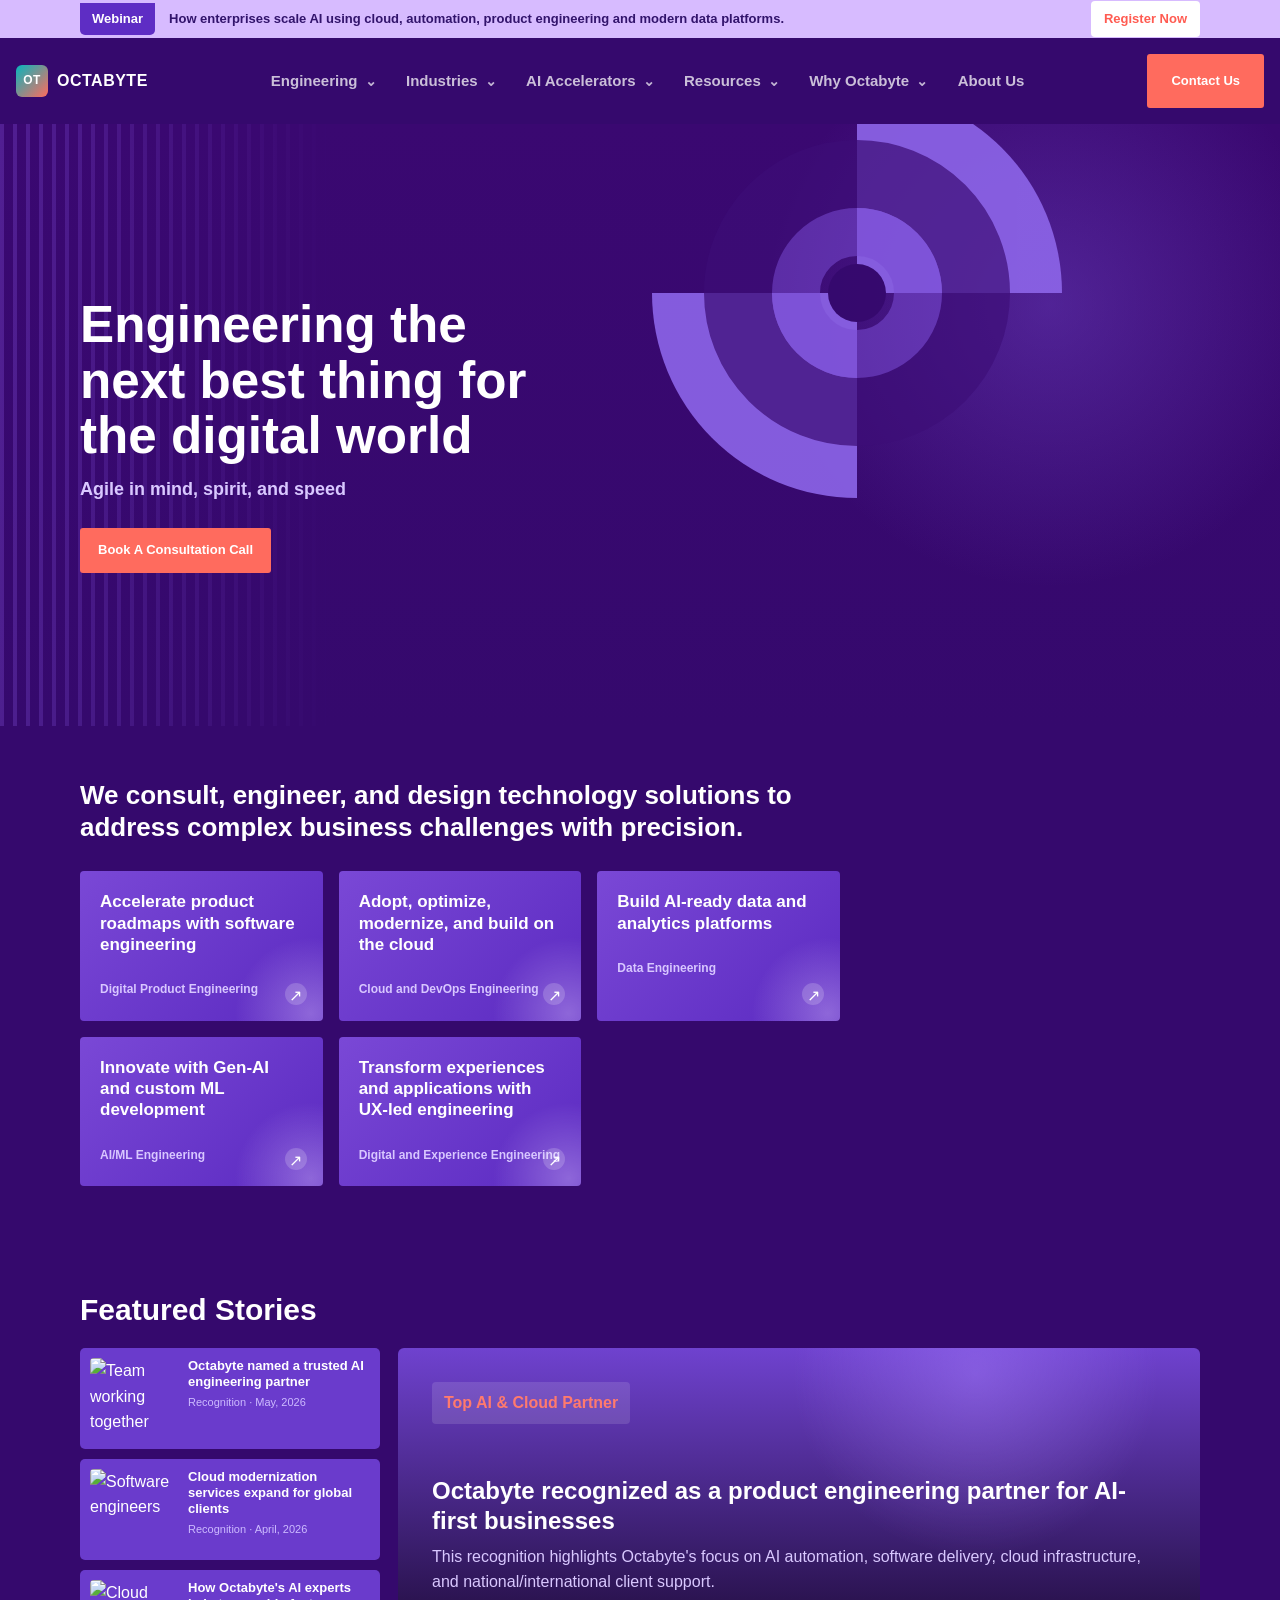
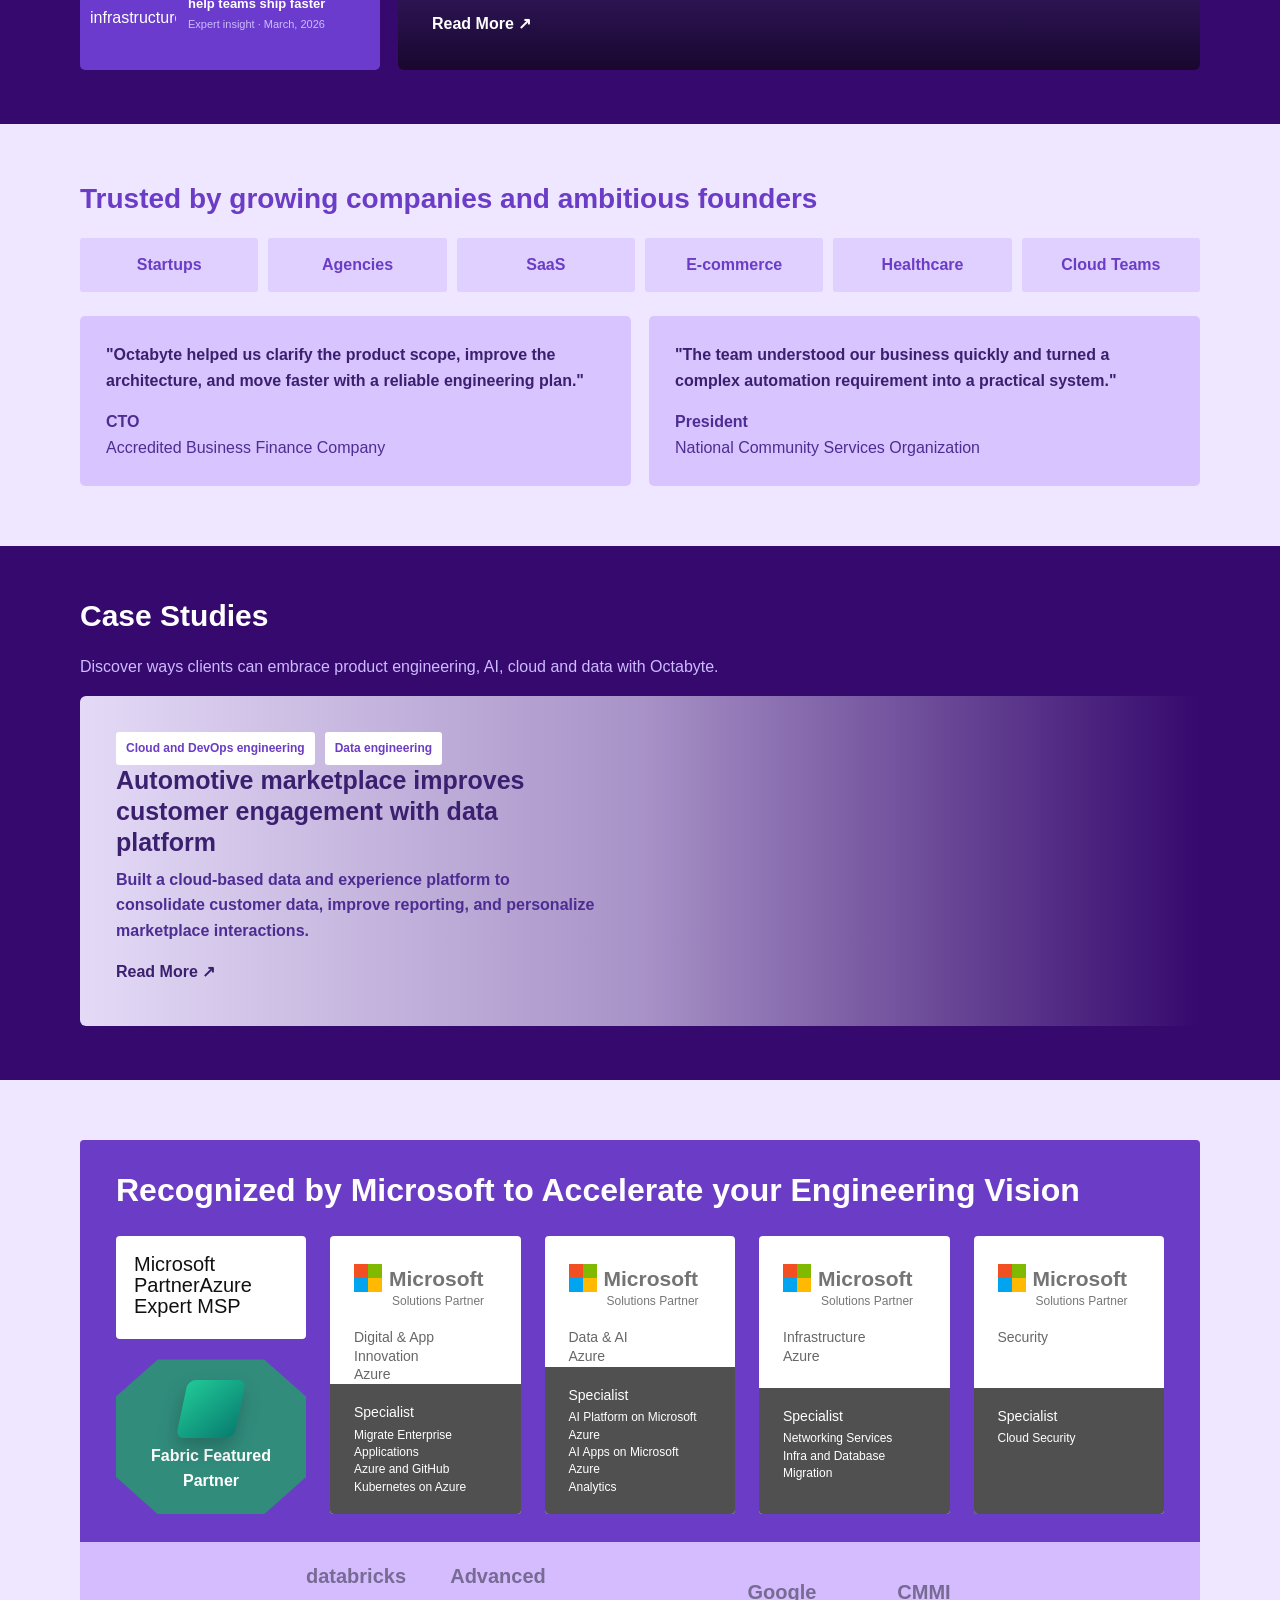
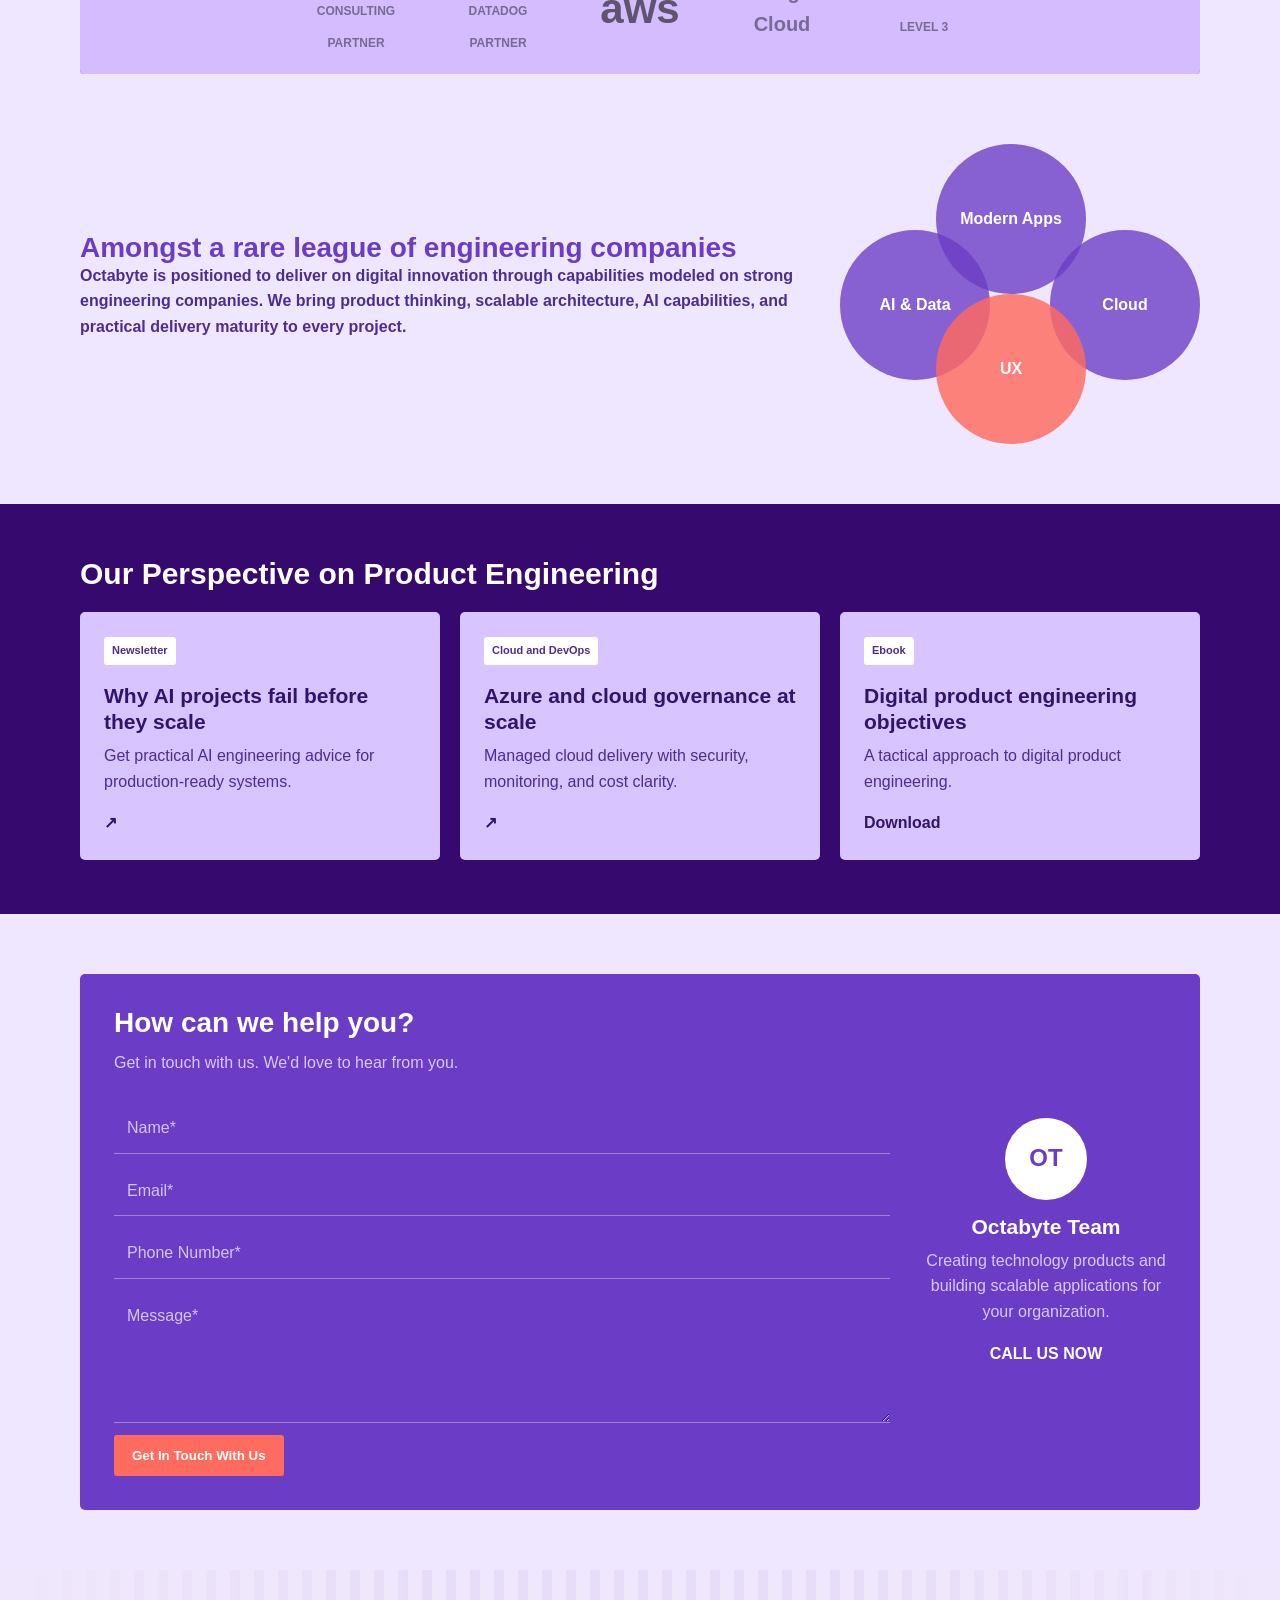
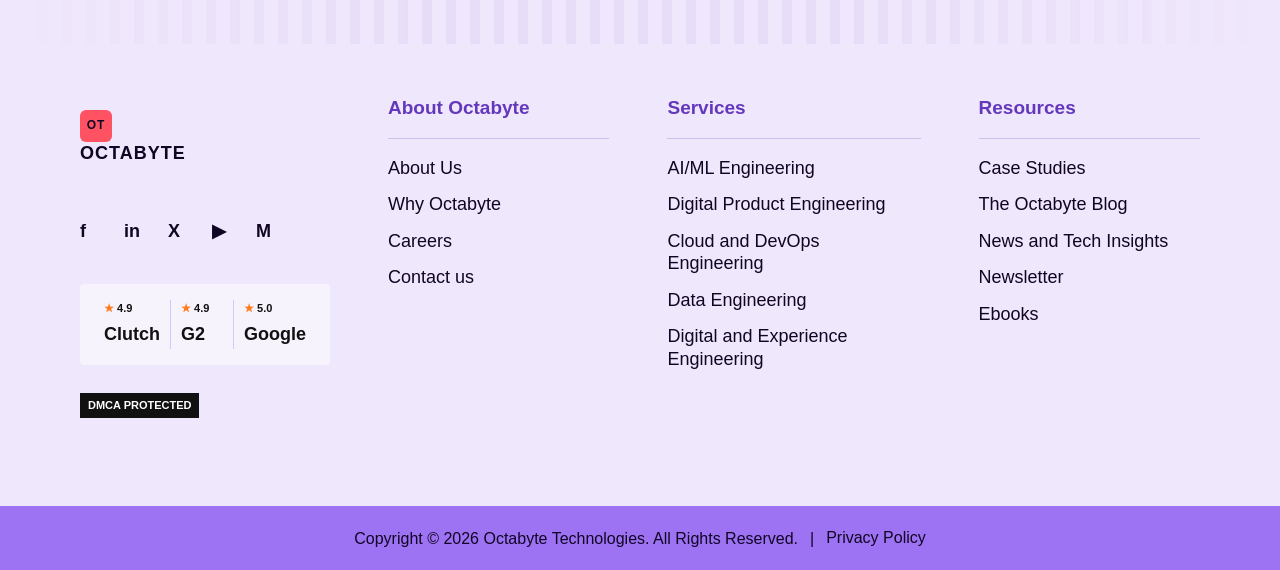
==== commit 9649d9e7: "updated" ====
--- a/index.html
+++ b/index.html
@@ -23,12 +23,151 @@
         <span>Octabyte</span>
       </a>
       <nav class="sim-menu" aria-label="Main navigation">
-        <a href="services.html">Engineering⌄</a>
-        <a href="services.html">Industries⌄</a>
-        <a href="services.html">AI Accelerators⌄</a>
-        <a href="#perspectives">Resources⌄</a>
-        <a href="about.html">Why Octabyte⌄</a>
-        <a href="about.html">About Us</a>
+        <ul>
+          <li class="has-mega">
+            <a href="services.html">Engineering <span>⌄</span></a>
+            <div class="sim-mega">
+              <div class="sim-mega-grid">
+                <div class="sim-mega-primary sim-mega-title-col">
+                  <a href="services.html#ai">AI/ML Engineering <b>›</b></a>
+                  <a href="services.html#product">Digital Product Engineering</a>
+                  <a href="services.html#cloud">Cloud and DevOps Engineering</a>
+                  <a href="services.html#data">Data Engineering</a>
+                  <a href="services.html#experience">Digital and Experience Engineering</a>
+                  <a href="services.html">Enterprise Services</a>
+                </div>
+                <div class="sim-mega-secondary">
+                  <a href="services.html#ai">GenAI</a>
+                  <a href="services.html#data">Data Science</a>
+                  <a href="services.html#ai">Machine Learning</a>
+                  <a href="services.html#cloud">MLOps</a>
+                </div>
+                <div class="sim-mega-card">
+                  <h3>Our Partnerships</h3>
+                  <div class="sim-partner-card">
+                    <div><i></i><strong>Microsoft</strong></div>
+                    <a href="services.html">AI Business Solutions <span>→</span></a>
+                    <a href="services.html">Cloud &amp; AI Platforms <span>→</span></a>
+                    <a href="services.html">Security (Azure) <span>→</span></a>
+                  </div>
+                  <div class="sim-cloud-row"><span>☁</span><span>aws</span><span>▧</span></div>
+                </div>
+              </div>
+            </div>
+          </li>
+          <li class="has-mega">
+            <a href="services.html">Industries <span>⌄</span></a>
+            <div class="sim-mega">
+              <div class="sim-mega-grid">
+                <div class="sim-mega-primary sim-mega-title-col">
+                  <a href="services.html">Industries <b>›</b></a>
+                </div>
+                <div class="sim-mega-secondary sim-mega-list">
+                  <a href="services.html">Financial Services</a>
+                  <a href="services.html">Healthcare and Life Sciences</a>
+                  <a href="services.html">Retail and E-commerce</a>
+                  <a href="services.html">Supply Chain and Logistics</a>
+                  <a href="services.html">Hi-Tech and Digital Natives</a>
+                </div>
+                <div class="sim-mega-card">
+                  <h3>Our Partnerships</h3>
+                  <div class="sim-partner-card">
+                    <div><i></i><strong>Microsoft</strong></div>
+                    <a href="services.html">AI Business Solutions <span>→</span></a>
+                    <a href="services.html">Cloud &amp; AI Platforms <span>→</span></a>
+                    <a href="services.html">Security (Azure) <span>→</span></a>
+                  </div>
+                  <div class="sim-cloud-row"><span>☁</span><span>aws</span><span>▧</span></div>
+                </div>
+              </div>
+            </div>
+          </li>
+          <li class="has-mega">
+            <a href="services.html">AI Accelerators <span>⌄</span></a>
+            <div class="sim-mega">
+              <div class="sim-mega-grid">
+                <div class="sim-mega-primary sim-mega-title-col">
+                  <a href="services.html#ai">Accelerators <b>›</b></a>
+                </div>
+                <div class="sim-mega-secondary sim-mega-list two-col">
+                  <a href="services.html#ai">PexAI</a>
+                  <a href="services.html#ai">TrueMorph</a>
+                  <a href="services.html#ai">NeuVantage</a>
+                  <a href="services.html#ai">Data360</a>
+                  <a href="services.html#ai">ThoughtMesh</a>
+                  <a href="services.html#ai">MedNoteDX</a>
+                  <a href="services.html#ai">CodeTools</a>
+                  <a href="services.html#ai">ShopSavvy</a>
+                </div>
+                <div class="sim-mega-card">
+                  <h3>Our Partnerships</h3>
+                  <div class="sim-partner-card">
+                    <div><i></i><strong>Microsoft</strong></div>
+                    <a href="services.html">AI Business Solutions <span>→</span></a>
+                    <a href="services.html">Cloud &amp; AI Platforms <span>→</span></a>
+                    <a href="services.html">Security (Azure) <span>→</span></a>
+                  </div>
+                  <div class="sim-cloud-row"><span>☁</span><span>aws</span><span>▧</span></div>
+                </div>
+              </div>
+            </div>
+          </li>
+          <li class="has-mega">
+            <a href="#perspectives">Resources <span>⌄</span></a>
+            <div class="sim-mega">
+              <div class="sim-mega-grid">
+                <div class="sim-mega-primary sim-mega-title-col">
+                  <a href="#perspectives">Resources <b>›</b></a>
+                </div>
+                <div class="sim-mega-secondary sim-mega-list">
+                  <a href="#cases">Case Studies</a>
+                  <a href="#perspectives">The Octabyte Blog</a>
+                  <a href="#perspectives">News and Tech Insights</a>
+                  <a href="quote.html">Newsletter</a>
+                  <a href="#perspectives">Ebooks and Whitepapers</a>
+                </div>
+                <div class="sim-insights-card">
+                  <h3>Featured Insights</h3>
+                  <a class="sim-insight" href="#cases">
+                    <div class="sim-insight-visual"><small>Case Study</small></div>
+                    <strong>Modernized delivery operations for real-time visibility and scalable growth</strong>
+                  </a>
+                  <a class="sim-insight" href="#perspectives">
+                    <div class="sim-insight-visual dark"><span>Octabyte</span><span>Microsoft</span></div>
+                    <small>Blog</small>
+                    <strong>Octabyte's strategy behind AI-first product engineering</strong>
+                  </a>
+                </div>
+              </div>
+            </div>
+          </li>
+          <li class="has-mega">
+            <a href="about.html">Why Octabyte <span>⌄</span></a>
+            <div class="sim-mega">
+              <div class="sim-mega-grid">
+                <div class="sim-mega-primary sim-mega-title-col">
+                  <a href="about.html">Why Octabyte <b>›</b></a>
+                </div>
+                <div class="sim-mega-secondary sim-mega-list">
+                  <a href="about.html">Co-Engineering</a>
+                  <a href="about.html">Innovation Lab</a>
+                  <a href="team.html">TalentOps</a>
+                </div>
+                <div class="sim-mega-card">
+                  <h3>Our Partnerships</h3>
+                  <div class="sim-partner-card">
+                    <div><i></i><strong>Microsoft</strong></div>
+                    <a href="services.html">AI Business Solutions <span>→</span></a>
+                    <a href="services.html">Cloud &amp; AI Platforms <span>→</span></a>
+                    <a href="services.html">Security (Azure) <span>→</span></a>
+                  </div>
+                  <div class="sim-cloud-row"><span>☁</span><span>aws</span><span>▧</span></div>
+                </div>
+              </div>
+            </div>
+          </li>
+          <li><a href="about.html">About Us</a></li>
+        </ul>
       </nav>
       <a class="sim-contact" href="quote.html">Contact Us</a>
     </div>
--- a/styles.css
+++ b/styles.css
@@ -1313,16 +1313,20 @@
 .sim-header {
   position: sticky;
   top: 0;
-  z-index: 40;
+  z-index: 100;
   background: #35096d;
 }
 
+.sim-header .sim-container {
+  width: min(1360px, calc(100% - 32px));
+}
+
 .sim-nav {
-  min-height: 62px;
+  min-height: 86px;
   display: flex;
   align-items: center;
   justify-content: space-between;
-  gap: 22px;
+  gap: 32px;
 }
 
 .sim-logo {
@@ -1333,11 +1337,12 @@
   font-weight: 900;
   text-transform: uppercase;
   letter-spacing: .5px;
+  flex: 0 0 auto;
 }
 
 .sim-logo-mark {
-  width: 28px;
-  height: 28px;
+  width: 32px;
+  height: 32px;
   display: grid;
   place-items: center;
   border-radius: 6px;
@@ -1346,12 +1351,266 @@
 }
 
 .sim-menu {
+  flex: 1 1 auto;
+  color: rgba(255,255,255,.82);
+  font-size: 15px;
+  font-weight: 800;
+}
+
+.sim-menu ul {
   display: flex;
   align-items: center;
-  gap: 23px;
-  color: rgba(255,255,255,.82);
-  font-size: 13px;
-  font-weight: 800;
+  justify-content: center;
+  gap: clamp(18px, 2.3vw, 34px);
+  margin: 0;
+  padding: 0;
+  list-style: none;
+}
+
+.sim-menu li {
+  position: relative;
+}
+
+.sim-menu > ul > li > a {
+  display: inline-flex;
+  align-items: center;
+  gap: 7px;
+  min-height: 86px;
+  color: rgba(255,255,255,.74);
+  white-space: nowrap;
+}
+
+.sim-menu > ul > li > a:hover,
+.sim-menu > ul > li.has-mega:hover > a {
+  color: #ffffff;
+}
+
+.sim-menu > ul > li > a span {
+  color: rgba(255,255,255,.7);
+  font-size: 14px;
+  transition: transform .2s ease;
+}
+
+.sim-menu > ul > li.has-mega:hover > a span,
+.sim-menu > ul > li.has-mega:focus-within > a span {
+  transform: rotate(180deg);
+}
+
+.sim-mega {
+  position: fixed;
+  left: 0;
+  right: 0;
+  top: 86px;
+  display: none;
+  padding: 30px 0 36px;
+  background: #4b118a;
+  box-shadow: 0 28px 60px rgba(23, 4, 52, .28);
+}
+
+.has-mega:hover .sim-mega,
+.has-mega:focus-within .sim-mega {
+  display: block;
+}
+
+.sim-mega::after {
+  content: "";
+  position: absolute;
+  left: 50%;
+  bottom: -58px;
+  width: 420px;
+  height: 58px;
+  transform: translateX(10%);
+  background: linear-gradient(135deg, rgba(151, 113, 242, .36), transparent 62%);
+  clip-path: polygon(0 0, 100% 0, 82% 100%, 0 100%);
+}
+
+.sim-mega-grid {
+  width: min(1140px, calc(100% - 32px));
+  margin: 0 auto;
+  display: grid;
+  grid-template-columns: 310px minmax(260px, 1fr) 336px;
+  gap: 42px;
+  align-items: start;
+}
+
+.sim-mega-primary,
+.sim-mega-secondary {
+  display: grid;
+}
+
+.sim-mega-primary a {
+  display: flex;
+  align-items: center;
+  justify-content: space-between;
+  min-height: 58px;
+  border-bottom: 1px solid rgba(255,255,255,.16);
+  color: rgba(255,255,255,.78);
+  font-size: 16px;
+  font-weight: 900;
+}
+
+.sim-mega-primary a:first-child {
+  color: #ffffff;
+}
+
+.sim-mega-primary b {
+  color: rgba(255,255,255,.66);
+  font-size: 24px;
+}
+
+.sim-mega-secondary {
+  gap: 24px;
+  padding-left: 0;
+}
+
+.sim-mega-secondary a {
+  color: rgba(255,255,255,.72);
+  font-size: 17px;
+  font-weight: 500;
+}
+
+.sim-mega-title-col {
+  min-height: 296px;
+  padding-right: 40px;
+  border-right: 1px solid rgba(255,255,255,.2);
+}
+
+.sim-mega-list {
+  align-content: start;
+  padding-top: 12px;
+}
+
+.sim-mega-list.two-col {
+  grid-template-columns: 1fr 1fr;
+  column-gap: 62px;
+  row-gap: 24px;
+}
+
+.sim-mega-card,
+.sim-insights-card {
+  width: 100%;
+  max-width: 336px;
+}
+
+.sim-mega-card {
+  padding: 20px;
+  border-radius: 3px;
+  background: #5a18aa;
+}
+
+.sim-mega-card h3 {
+  margin-bottom: 14px;
+  color: #ffffff;
+  font-size: 17px;
+}
+
+.sim-partner-card {
+  padding: 14px;
+  background: #411078;
+}
+
+.sim-partner-card div {
+  display: flex;
+  align-items: center;
+  gap: 11px;
+  margin-bottom: 14px;
+}
+
+.sim-partner-card i {
+  width: 44px;
+  height: 44px;
+  display: inline-block;
+  background:
+    linear-gradient(90deg, #f25022 0 50%, #7fba00 50% 100%),
+    linear-gradient(90deg, #00a4ef 0 50%, #ffb900 50% 100%);
+  background-size: 100% 50%, 100% 50%;
+  background-position: top, bottom;
+  background-repeat: no-repeat;
+}
+
+.sim-partner-card strong {
+  color: #d7c2ff;
+  font-size: 24px;
+}
+
+.sim-partner-card a {
+  display: flex;
+  justify-content: space-between;
+  gap: 12px;
+  margin-top: 12px;
+  color: #d7c2ff;
+  font-weight: 900;
+}
+
+.sim-cloud-row {
+  display: flex;
+  align-items: center;
+  justify-content: space-around;
+  padding-top: 18px;
+  color: #ffffff;
+  font-size: 28px;
+  font-weight: 900;
+}
+
+.sim-insights-card {
+  padding: 16px;
+  border-radius: 3px;
+  background: #5a18aa;
+}
+
+.sim-insights-card h3 {
+  margin-bottom: 14px;
+  color: #ffffff;
+  font-size: 17px;
+}
+
+.sim-insight {
+  display: block;
+  overflow: hidden;
+  border-radius: 3px;
+  color: #ffffff;
+  background: #411078;
+}
+
+.sim-insight + .sim-insight {
+  margin-top: 16px;
+}
+
+.sim-insight-visual {
+  min-height: 68px;
+  padding: 42px 0 0;
+  background:
+    linear-gradient(135deg, rgba(255,255,255,.24), rgba(255,255,255,0) 45%),
+    linear-gradient(90deg, #bba7df, #ece6f8 48%, #9d72f3);
+}
+
+.sim-insight-visual.dark {
+  display: flex;
+  align-items: center;
+  justify-content: space-around;
+  min-height: 68px;
+  padding: 0;
+  background: #3d0d77;
+  color: #ffffff;
+  font-weight: 900;
+}
+
+.sim-insight small {
+  display: inline-block;
+  margin-left: 0;
+  padding: 3px 7px;
+  color: #ffffff;
+  background: #9d72f3;
+  font-size: 14px;
+  font-weight: 900;
+}
+
+.sim-insight strong {
+  display: block;
+  padding: 9px 10px 12px;
+  color: #ffffff;
+  font-size: 14px;
+  line-height: 1.18;
 }
 
 .sim-contact,
@@ -1359,13 +1618,23 @@
   display: inline-flex;
   align-items: center;
   justify-content: center;
+  min-height: 54px;
+  padding: 14px 24px;
+  border-radius: 3px;
+  color: #ffffff;
+  background: var(--sim-coral);
+  font-size: 13px;
+  font-weight: 900;
+  flex: 0 0 auto;
+}
+
+.sim-cta {
   min-height: 40px;
   padding: 12px 18px;
-  border-radius: 3px;
-  color: #ffffff;
-  background: var(--sim-coral);
-  font-size: 13px;
-  font-weight: 900;
+}
+
+.sim-webinar + .sim-header .sim-mega {
+  top: 124px;
 }
 
 .sim-hero {
